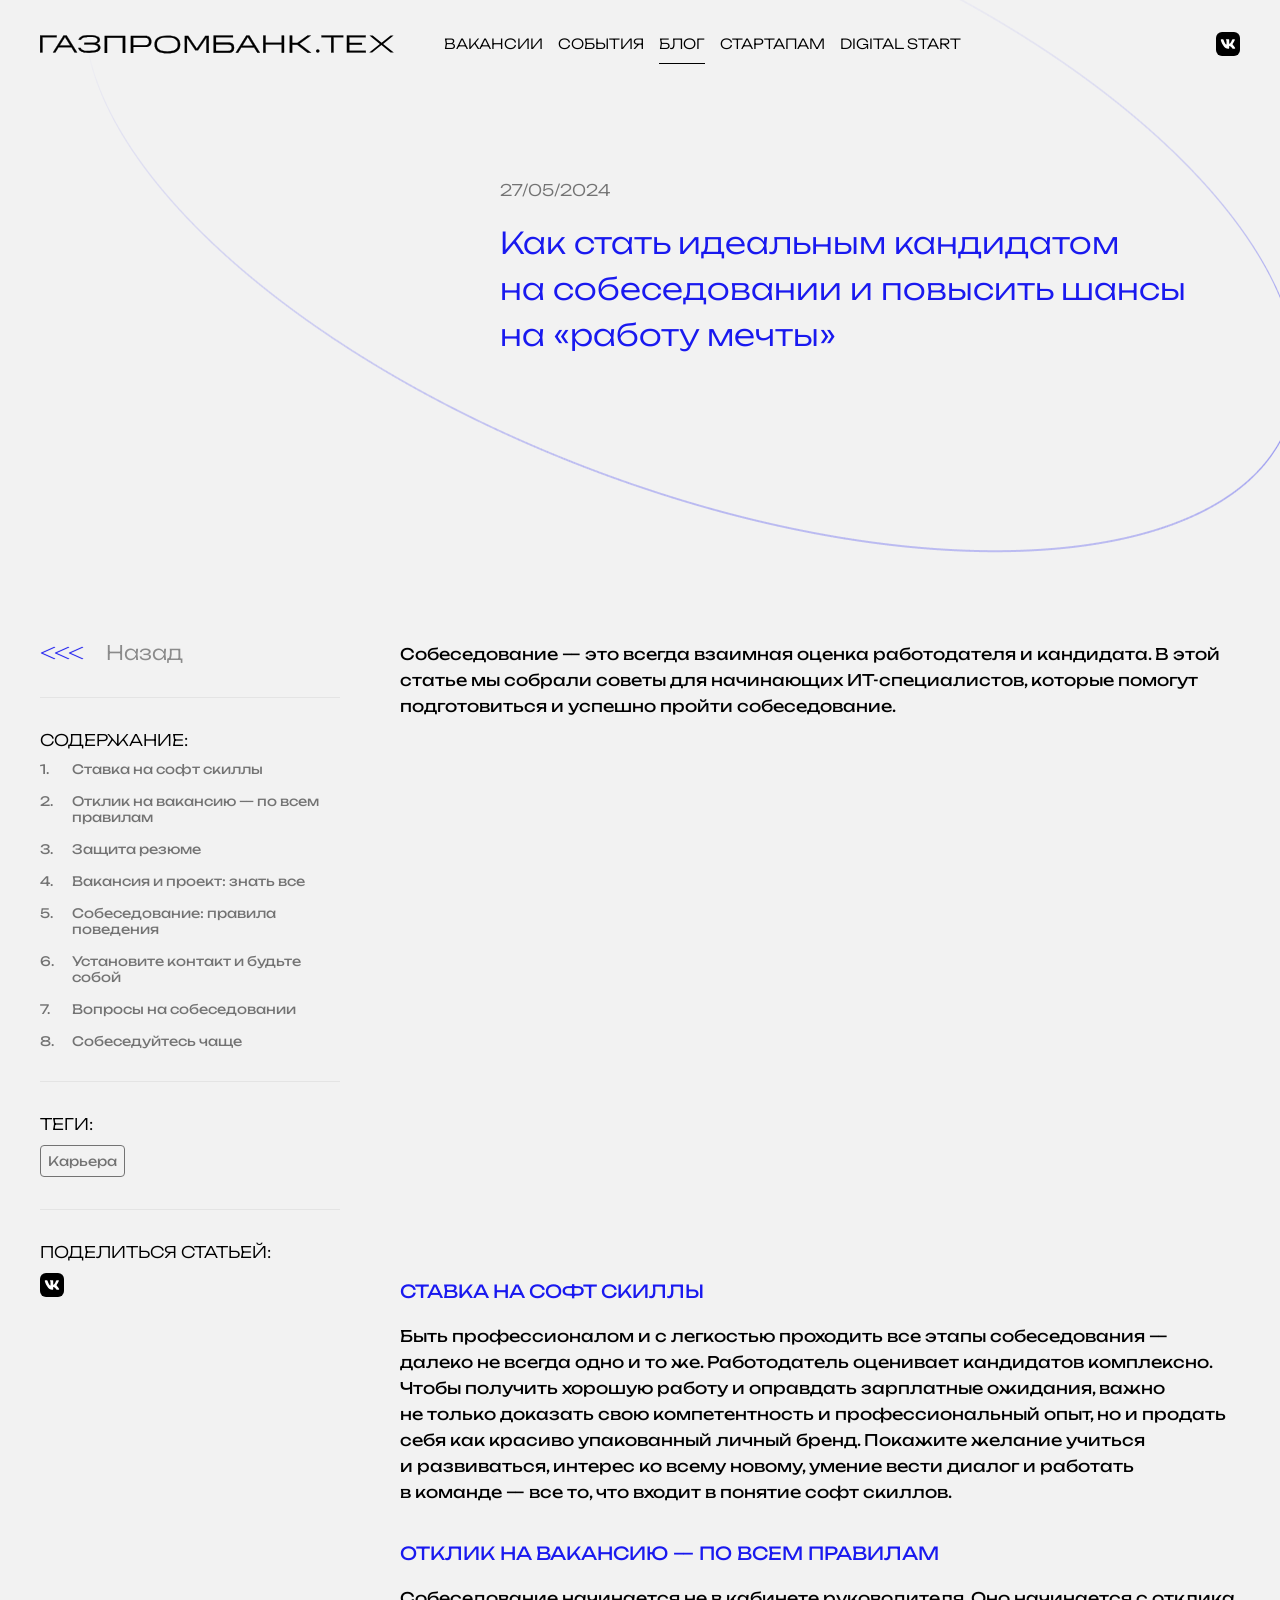
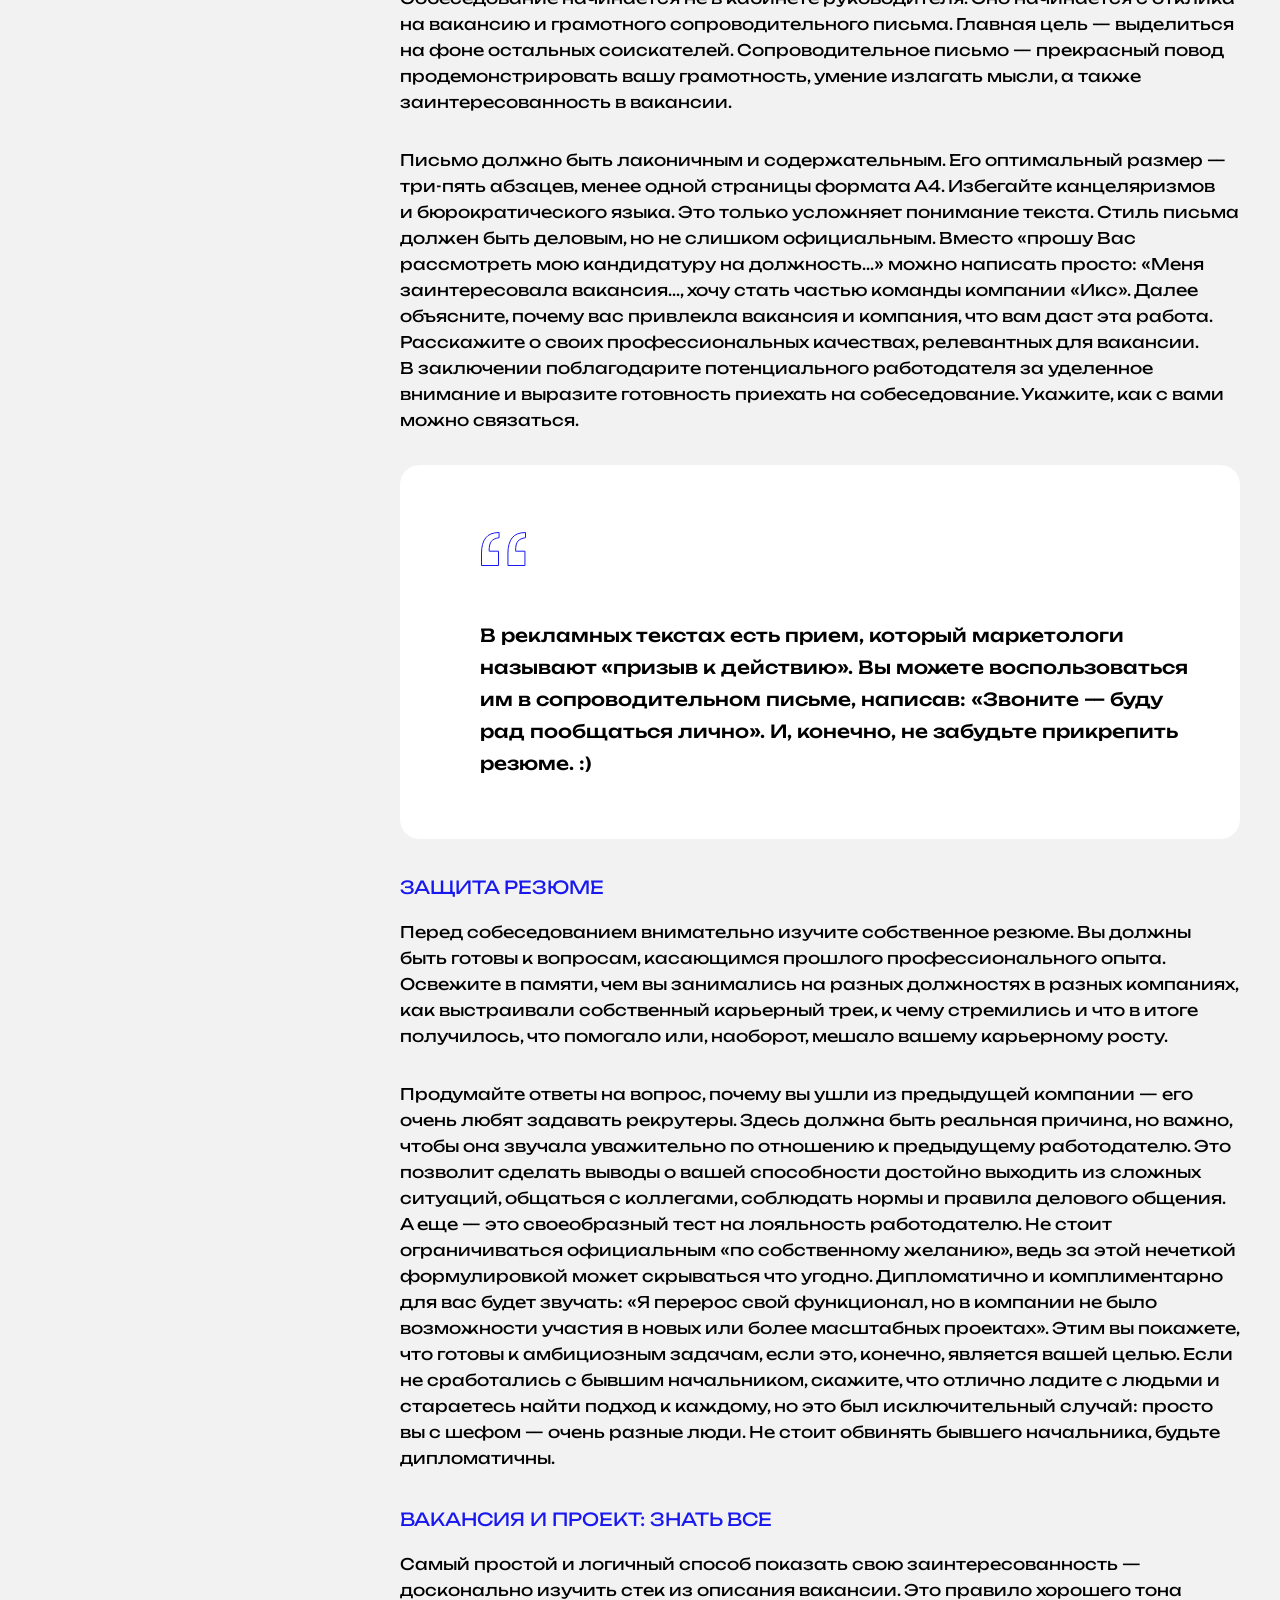
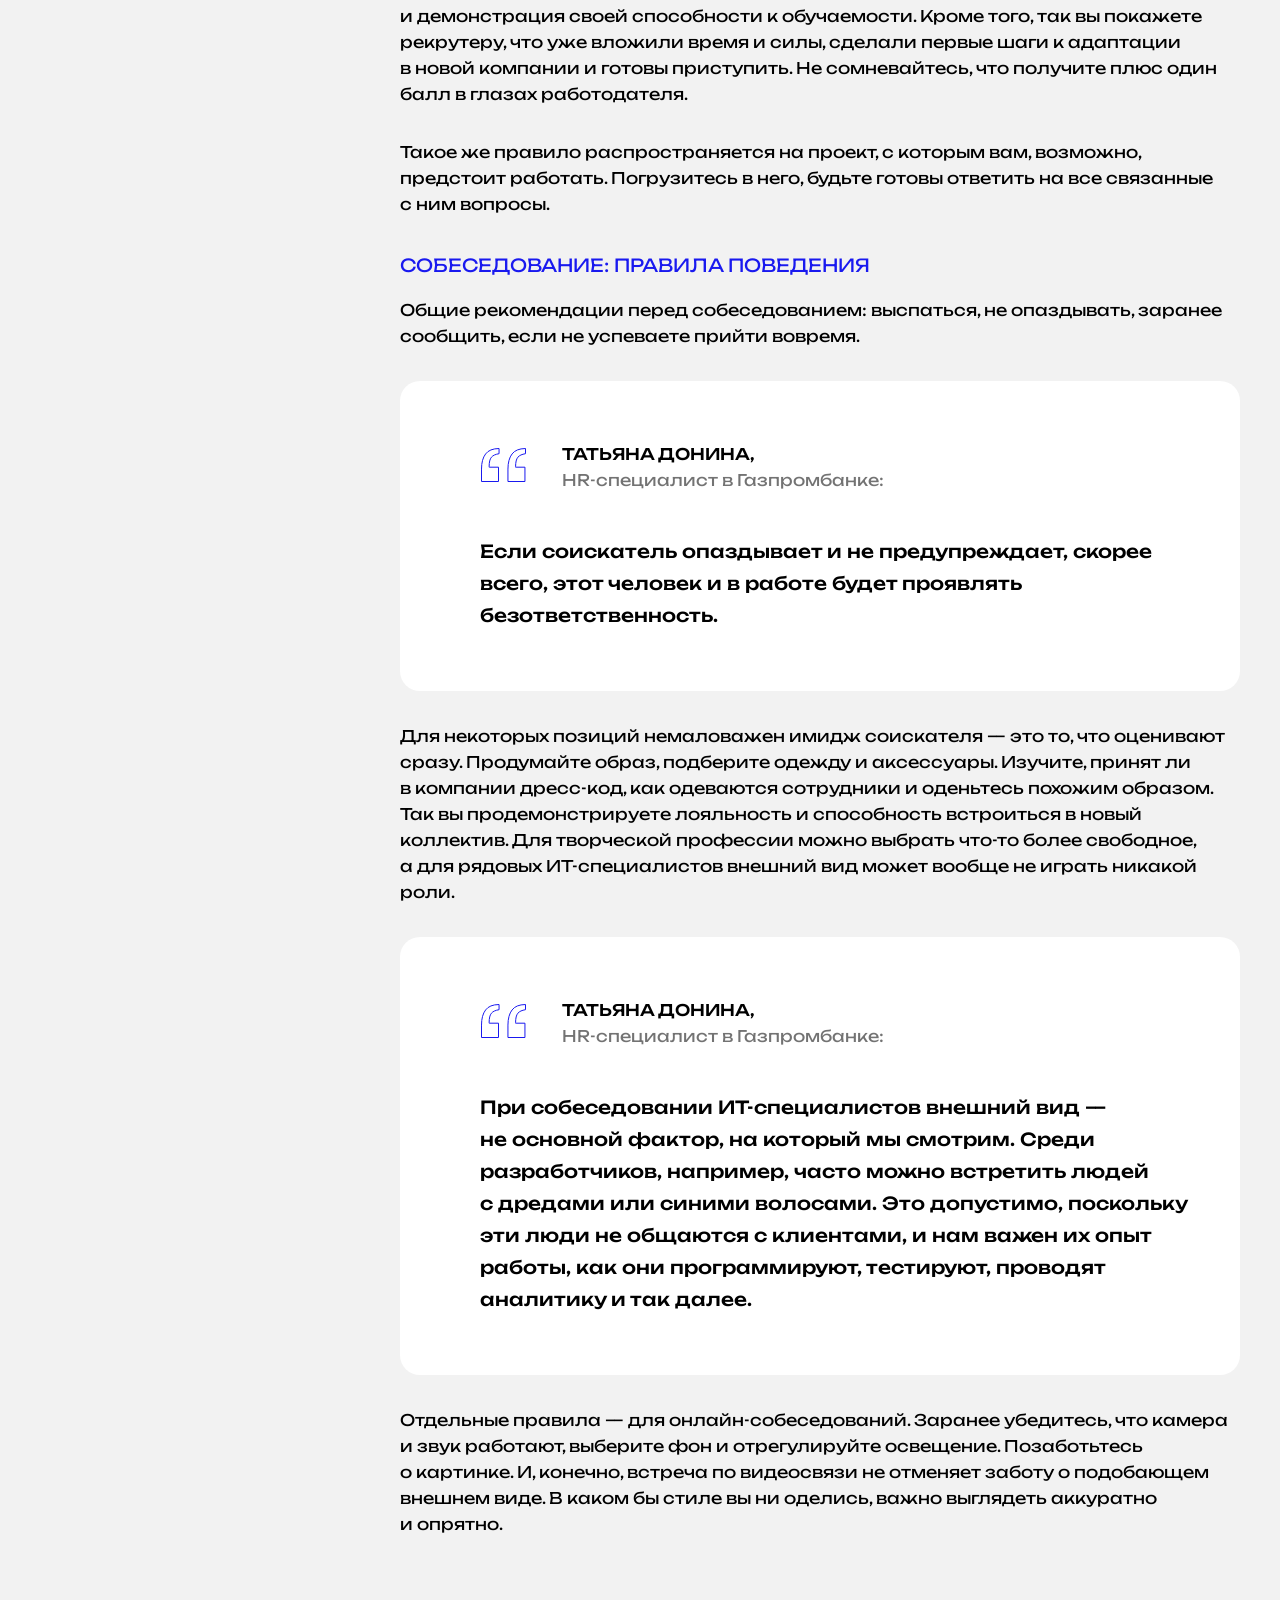
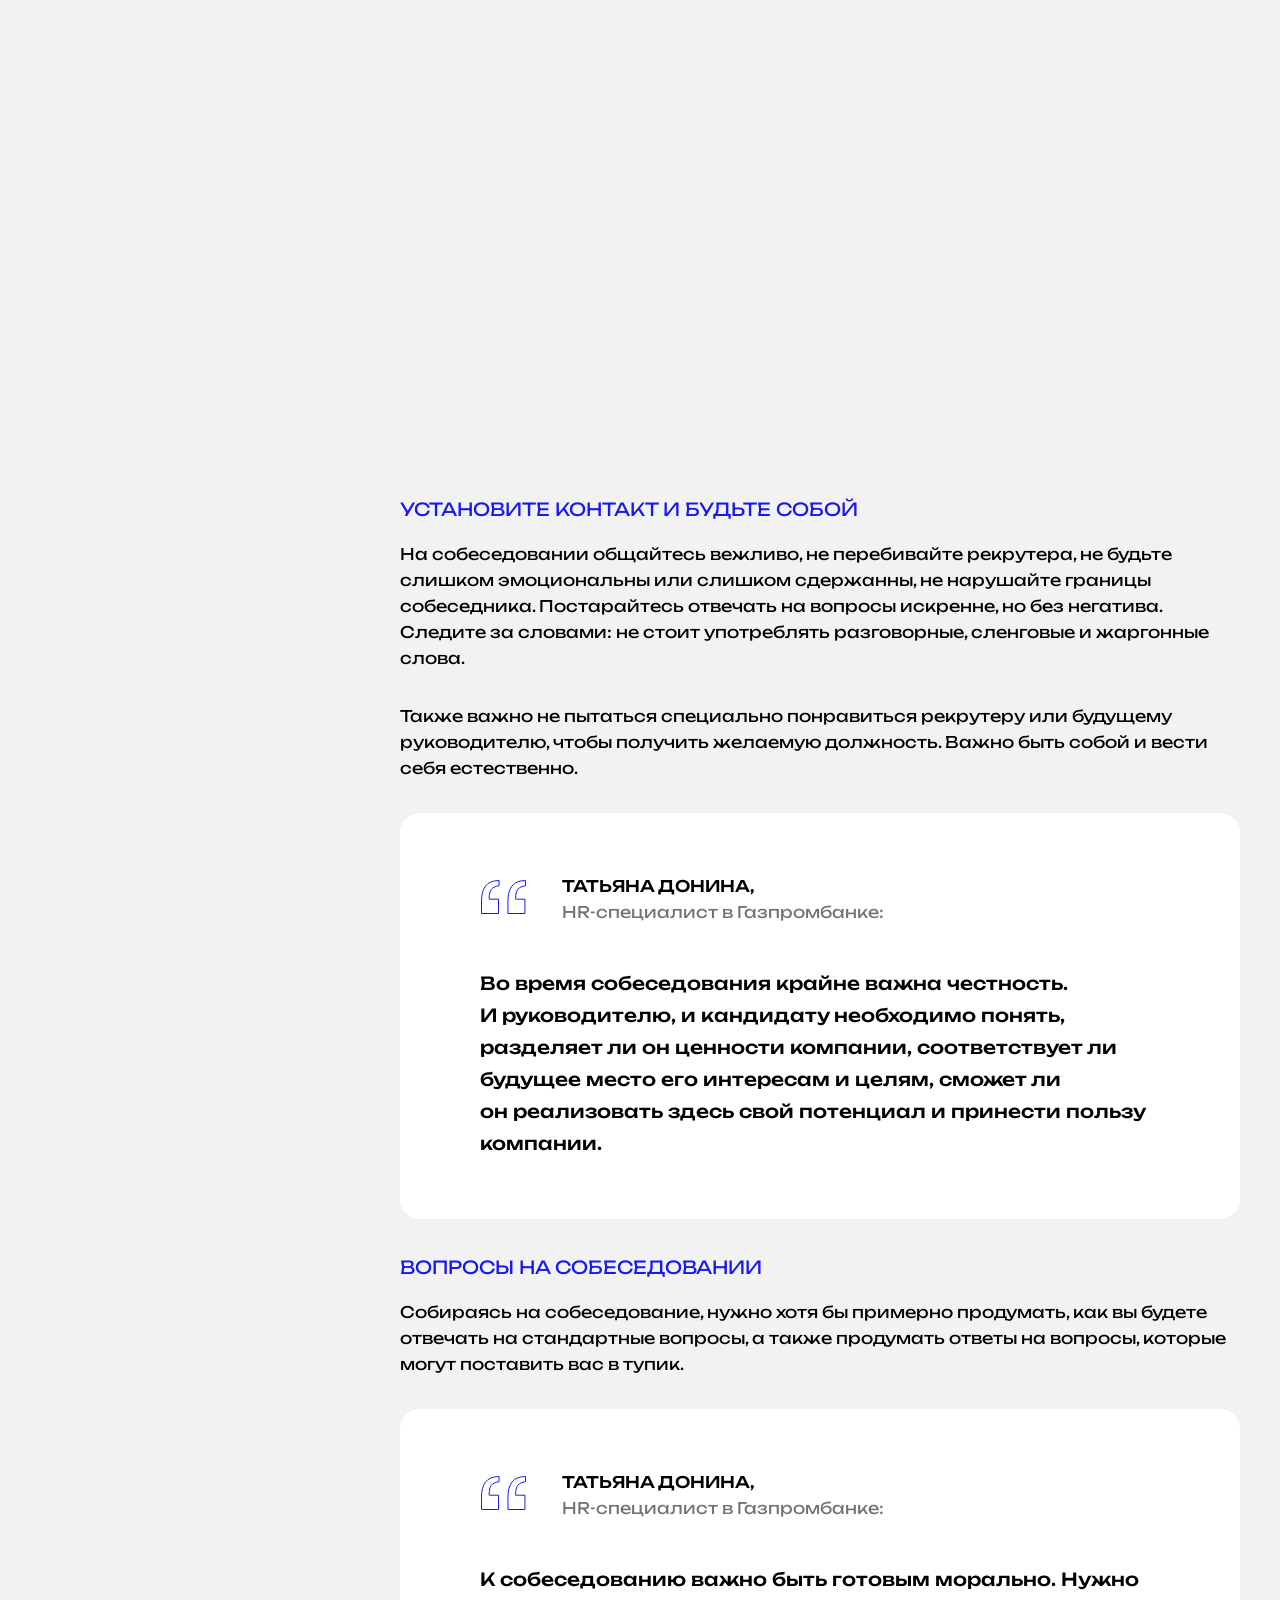
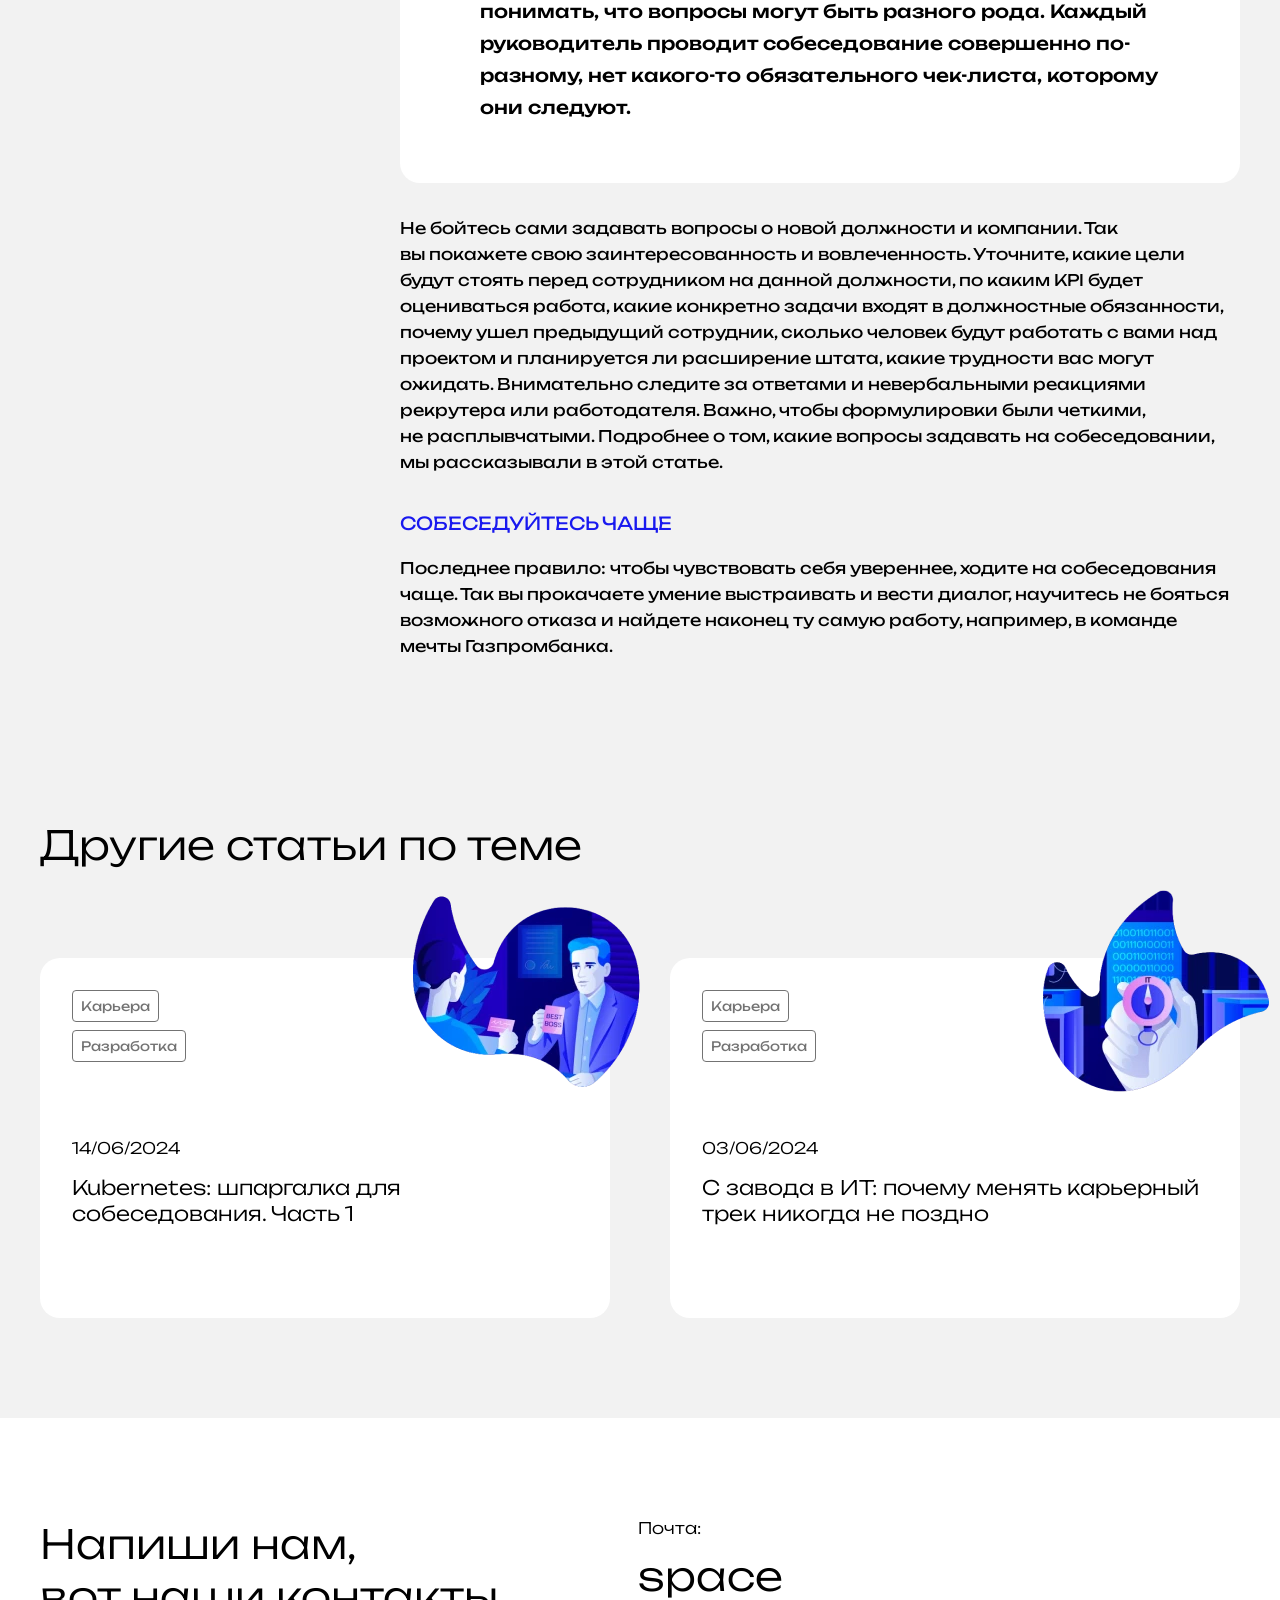
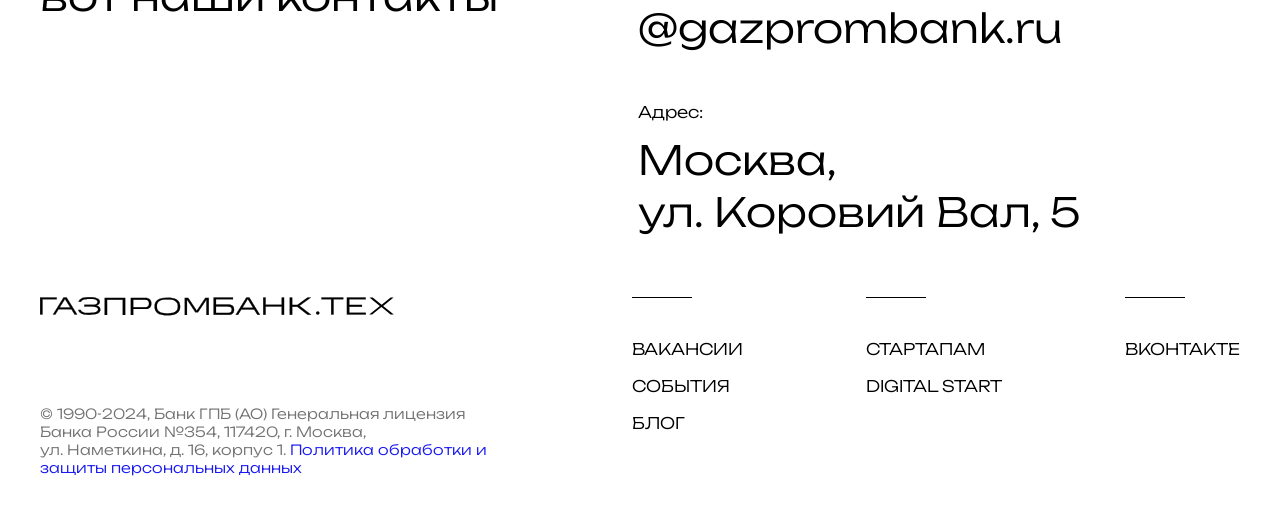
==== index.html @ 159e5824 "Rename article.html to index.html" ====
<!DOCTYPE html>
<html lang="ru">

<head>
  <meta charset="UTF-8">
  <meta name="viewport" content="width=device-width, initial-scale=1.0">
  <meta http-equiv="X-UA-Compatible" content="ie=edge">
  <link rel="stylesheet" href="css/style.css">
  <link rel="icon" type="image/png" href="favicon/favicon-96x96.png" sizes="96x96" />
  <link rel="icon" type="image/svg+xml" href="favicon/favicon.svg" />
  <link rel="shortcut icon" href="favicon/favicon.ico" />
  <link rel="apple-touch-icon" sizes="180x180" href="favicon/apple-touch-icon.png" />
  <link rel="manifest" href="/site.webmanifest" />
  <link rel="preload" href="fonts/Unbounded-Regular.woff2" as="font" crossorigin="anonymous">
  <link rel="preload" href="fonts/Unbounded-Medium.woff2" as="font" crossorigin="anonymous">
  <title>Как стать идеальным кандидатом на&nbsp;собеседовании&nbsp;&mdash; Газпромбанк.Тех</title>
  <meta name="description" content="Статья: «Как стать идеальным кандидатом на собеседовании и повысить шансы на «работу мечты»»">
</head>

<body>
  <header class="header">
    <div class="container">
      <div class="header__wrapper">
        <a class="header__logo" href="#" aria-label="Переход на главную страницу">
          <svg class="header__logo-icon" width="354" height="19" aria-hidden="true">
            <use xlink:href="images/sprite.svg#icon-logo-header"></use>
          </svg>
        </a>
        <button class="header__burger burger" type="button" aria-label="Открыть меню">
          <svg width="32" height="32" aria-hidden="true">
            <use xlink:href="images/sprite.svg#icon-burger"></use>
          </svg>
        </button>
        <nav class="main-nav">
          <ul class="main-nav__list">
            <li class="main-nav__item">
              <a class="main-nav__link" href="#">Вакансии</a>
            </li>
            <li class="main-nav__item">
              <a class="main-nav__link" href="#">события</a>
            </li>
            <li class="main-nav__item">
              <a class="main-nav__link main-nav__link--active" href="blog.html">блог</a>
            </li>
            <li class="main-nav__item">
              <a class="main-nav__link" href="#">стартапам</a>
            </li>
            <li class="main-nav__item">
              <a class="main-nav__link" href="#">digital start</a>
            </li>
          </ul>
        </nav>
        <ul class="header__social">
          <li class="header__social-item">
            <a class="header__social-link" href="#" aria-label="Ссылка на VK">
              <svg width="24" height="24" aria-hidden="true">
                <use xlink:href="images/sprite.svg#icon-vk"></use>
              </svg>
            </a>
          </li>
        </ul>
      </div>
    </div>
  </header>
  <main>
    <section class="article-hero">
      <div class="article-hero__decor">
        <picture>
          <source media="(max-width: 767px)" srcset="images/article-decor-mobile.png">
          <source media="(max-width: 1023px)" srcset="images/article-decor-tablet.png">
          <img class="article-hero__decor-img" src="images/article-decor.png" width="1214" height="577"
            alt="Декоративный элемент">
        </picture>
      </div>
      <div class="container">
        <div class="article-hero__wrapper">
          <a class="article-hero__back link-back" href="blog.html">
            <svg class="link-back__icon" width="46" height="14" aria-hidden="true">
              <use xlink:href="images/sprite.svg#icon-arrow-left"></use>
            </svg>
            <span class="link-back__text">Назад</span>
          </a>
          <div class="article-hero__picture">
            <picture>
              <source type="image/webp" media="(max-width: 767px)"
                srcset="images/article-hero-mobile.webp 1x, images/article-hero-mobile@2x.webp 2x">
              <source type="image/webp" media="(max-width: 1023px)"
                srcset="images/article-hero-tablet.webp 1x, images/article-hero-tablet@2x.webp 2x">
              <source type="image/webp" srcset="images/article-hero.webp 1x, images/article-hero@2x.webp 2x" height="440" width="440">
              <source media="(max-width: 767px)"
                srcset="images/article-hero-mobile.png 1x, images/article-hero-mobile@2x.png 2x">
              <source media="(max-width: 1023px)"
                srcset="images/article-hero-tablet.png 1x, images/article-hero-tablet@2x.png 2x">
              <img class="article-hero__img" src="images/article-hero.png" srcset="images/article-hero@2x.png 2x"
                height="440" width="440" alt="Иллюстрация новости">
            </picture>
          </div>
          <div class="article-hero__info">
            <span class="article-hero__date">27/05/2024</span>
            <h1 class="article-hero__title">Как стать идеальным кандидатом на&nbsp;собеседовании и&nbsp;повысить шансы
              на&nbsp;&laquo;работу мечты&raquo;</h1>
          </div>
        </div>
      </div>
    </section>
    <section class="article">
      <h2 class="visually-hidden">Как стать идеальным кандидатом на&nbsp;собеседовании и&nbsp;повысить шансы
        на&nbsp;&laquo;работу мечты&raquo;
      </h2>
      <div class="container">
        <div class="article__wrapper">
          <aside class="article-aside">
            <a class="article-aside__back link-back" href="blog.html">
              <svg class="link-back__icon" width="46" height="14" aria-hidden="true">
                <use xlink:href="images/sprite.svg#icon-arrow-left"></use>
              </svg>
              <span class="link-back__text">Назад</span>
            </a>
            <h2 class="article-aside__title article-aside__title--tablet-none">Содержание:</h2>
            <ul class="article-aside__list">
              <li class="article-aside__item">
                <a href="#article-1" class="article-aside__link">Ставка на&nbsp;софт скиллы</a>
              </li>
              <li class="article-aside__item">
                <a href="#article-2" class="article-aside__link">Отклик на&nbsp;вакансию&nbsp;&mdash; по&nbsp;всем
                  правилам</a>
              </li>
              <li class="article-aside__item">
                <a href="#article-3" class="article-aside__link">Защита резюме</a>
              </li>
              <li class="article-aside__item">
                <a href="#article-4" class="article-aside__link">Вакансия и&nbsp;проект: знать все</a>
              </li>
              <li class="article-aside__item">
                <a href="#article-5" class="article-aside__link">Собеседование: правила поведения</a>
              </li>
              <li class="article-aside__item">
                <a href="#article-6" class="article-aside__link">Установите контакт и&nbsp;будьте собой</a>
              </li>
              <li class="article-aside__item">
                <a href="#article-7" class="article-aside__link">Вопросы на&nbsp;собеседовании</a>
              </li>
              <li class="article-aside__item">
                <a href="#article-8" class="article-aside__link">Собеседуйтесь чаще</a>
              </li>
            </ul>
            <div class="article-aside__inner">
              <h2 class="article-aside__title">ТЕГИ:</h2>
              <ul class="article-aside__tags">
                <li class="article-aside__tag-item">
                  <span class="article-aside__tag">Карьера</span>
                </li>
              </ul>
            </div>
            <div class="article-aside__inner">
              <h2 class="article-aside__title">ПОДЕЛИТЬСЯ СТАТЬЕЙ:</h2>
              <ul class="article-aside__social">
                <li class="article-aside__social-item">
                  <a href="#" class="article-aside__social-link" aria-label="Ссылка на ВК">
                    <svg width="24" height="24" aria-hidden="true">
                      <use xlink:href="images/sprite.svg#icon-vk"></use>
                    </svg>
                  </a>
                </li>
              </ul>
            </div>
          </aside>
          <div class="article__text-block">
            <p class="article__text">Собеседование&nbsp;&mdash; это всегда взаимная оценка работодателя
              и&nbsp;кандидата. В&nbsp;этой статье
              мы&nbsp;собрали советы для начинающих ИТ-специалистов, которые помогут подготовиться и&nbsp;успешно пройти
              собеседование.</p>
            <picture>
              <source type="image/webp" media="(max-width: 767px)"
                srcset="images/article-img-1-mobile.webp 1x, images/article-img-1-mobile@2x.webp 2x">
              <source type="image/webp" media="(max-width: 1023px)"
                srcset="images/article-img-1-tablet.webp 1x, images/article-img-1-tablet@2x.webp 2x">
              <source type="image/webp" srcset="images/article-img-1.webp 1x, images/article-img-1@2x.webp 2x">
              <source media="(max-width: 767px)"
                srcset="images/article-img-1-mobile.jpg 1x, images/article-img-1-mobile@2x.jpg 2x">
              <source media="(max-width: 1023px)"
                srcset="images/article-img-1-tablet.jpg 1x, images/article-img-1-tablet@2x.jpg 2x">
              <img class="article__img" src="images/article-img-1.jpg" srcset="images/article-img-1@2x.jpg 2x"
                height="440" width="820" alt="Иллюстрация новости">
            </picture>
            <h2 class="article__heading" id="article-1">Ставка на&nbsp;софт скиллы</h2>
            <p class="article__text">Быть профессионалом и&nbsp;с&nbsp;легкостью проходить все этапы
              собеседования&nbsp;&mdash; далеко не
              всегда одно и&nbsp;то&nbsp;же. Работодатель оценивает кандидатов комплексно. Чтобы получить хорошую работу
              и
              оправдать зарплатные ожидания, важно не&nbsp;только доказать свою компетентность и&nbsp;профессиональный
              опыт, но&nbsp;и
              продать себя как красиво упакованный личный бренд. Покажите желание учиться и&nbsp;развиваться, интерес ко
              всему новому, умение вести диалог и&nbsp;работать в&nbsp;команде&nbsp;&mdash; все&nbsp;то, что входит
              в&nbsp;понятие софт скиллов.</p>
            <h2 class="article__heading" id="article-2">Отклик на&nbsp;вакансию&nbsp;&mdash; по&nbsp;всем правилам</h2>
            <p class="article__text">Собеседование начинается не&nbsp;в&nbsp;кабинете руководителя. Оно начинается
              с&nbsp;отклика на
              вакансию и&nbsp;грамотного сопроводительного письма. Главная цель&nbsp;&mdash; выделиться на&nbsp;фоне
              остальных соискателей.
              Сопроводительное письмо&nbsp;&mdash; прекрасный повод продемонстрировать вашу грамотность, умение излагать
              мысли, а
              также заинтересованность в&nbsp;вакансии.</p>
            <p class="article__text">Письмо должно быть лаконичным и&nbsp;содержательным. Его оптимальный
              размер&nbsp;&mdash; три-пять
              абзацев, менее одной страницы формата А4. Избегайте канцеляризмов и&nbsp;бюрократического языка. Это
              только
              усложняет понимание текста. Стиль письма должен быть деловым, но&nbsp;не&nbsp;слишком официальным. Вместо
              &laquo;прошу Вас
              рассмотреть мою кандидатуру на&nbsp;должность...&raquo; можно написать просто: &laquo;Меня заинтересовала
              вакансия..., хочу
              стать частью команды компании &laquo;Икс&raquo;. Далее объясните, почему вас привлекла вакансия
              и&nbsp;компания, что вам
              даст эта работа. Расскажите о&nbsp;своих профессиональных качествах, релевантных для вакансии.
              В&nbsp;заключении
              поблагодарите потенциального работодателя за&nbsp;уделенное внимание и&nbsp;выразите готовность приехать
              на
              собеседование. Укажите, как с&nbsp;вами можно связаться.</p>
            <blockquote class="article__blockquote">
              <div class="article__blockquote-inner">
                <svg class="article__blockquote-icon" width="48" height="48" aria-hidden="true">
                  <use xlink:href="images/sprite.svg#icon-quote"></use>
                </svg>
              </div>
              <p class="article__blockquote-text">В&nbsp;рекламных текстах есть прием, который маркетологи называют
                &laquo;призыв к
                действию&raquo;. Вы&nbsp;можете воспользоваться им&nbsp;в&nbsp;сопроводительном письме, написав:
                &laquo;Звоните&nbsp;&mdash; буду рад
                пообщаться лично&raquo;. И, конечно, не&nbsp;забудьте прикрепить резюме. :)</p>
            </blockquote>
            <h2 class="article__heading" id="article-3">Защита резюме</h2>
            <p class="article__text">Перед собеседованием внимательно изучите собственное резюме. Вы&nbsp;должны быть
              готовы
              к&nbsp;вопросам, касающимся прошлого профессионального опыта. Освежите в&nbsp;памяти, чем
              вы&nbsp;занимались на&nbsp;разных
              должностях в&nbsp;разных компаниях, как выстраивали собственный карьерный трек, к&nbsp;чему стремились
              и&nbsp;что в&nbsp;итоге
              получилось, что помогало или, наоборот, мешало вашему карьерному росту.</p>
            <p class="article__text">Продумайте ответы на&nbsp;вопрос, почему вы&nbsp;ушли из&nbsp;предыдущей
              компании&nbsp;&mdash; его очень
              любят задавать рекрутеры. Здесь должна быть реальная причина, но&nbsp;важно, чтобы она звучала уважительно
              по
              отношению к&nbsp;предыдущему работодателю. Это позволит сделать выводы о&nbsp;вашей способности достойно
              выходить из
              сложных ситуаций, общаться с&nbsp;коллегами, соблюдать нормы и&nbsp;правила делового общения.
              А&nbsp;еще&nbsp;&mdash; это
              своеобразный тест на&nbsp;лояльность работодателю. Не&nbsp;стоит ограничиваться официальным
              &laquo;по&nbsp;собственному
              желанию&raquo;, ведь за&nbsp;этой нечеткой формулировкой может скрываться что угодно. Дипломатично
              и&nbsp;комплиментарно
              для вас будет звучать: &laquo;Я&nbsp;перерос свой функционал, но&nbsp;в&nbsp;компании не&nbsp;было
              возможности участия в&nbsp;новых или
              более масштабных проектах&raquo;. Этим вы&nbsp;покажете, что готовы к&nbsp;амбициозным задачам, если это,
              конечно,
              является вашей целью. Если не&nbsp;сработались с&nbsp;бывшим начальником, скажите, что отлично ладите
              с&nbsp;людьми и
              стараетесь найти подход к&nbsp;каждому, но&nbsp;это был исключительный случай: просто
              вы&nbsp;с&nbsp;шефом&nbsp;&mdash; очень разные
              люди. Не&nbsp;стоит обвинять бывшего начальника, будьте дипломатичны.</p>
            <h2 class="article__heading" id="article-4">Вакансия и&nbsp;проект: знать все</h2>
            <p class="article__text">Самый простой и&nbsp;логичный способ показать свою заинтересованность&nbsp;&mdash;
              досконально
              изучить стек из&nbsp;описания вакансии. Это правило хорошего тона и&nbsp;демонстрация своей способности к
              обучаемости. Кроме того, так вы&nbsp;покажете рекрутеру, что уже вложили время и&nbsp;силы, сделали первые
              шаги к
              адаптации в&nbsp;новой компании и&nbsp;готовы приступить. Не&nbsp;сомневайтесь, что получите плюс один
              балл в&nbsp;глазах
              работодателя.</p>
            <p class="article__text">Такое&nbsp;же правило распространяется на&nbsp;проект, с&nbsp;которым вам,
              возможно, предстоит
              работать. Погрузитесь в&nbsp;него, будьте готовы ответить на&nbsp;все связанные с&nbsp;ним вопросы.</p>
            <h2 class="article__heading" id="article-5">Собеседование: правила поведения</h2>
            <p class="article__text">Общие рекомендации перед собеседованием: выспаться, не&nbsp;опаздывать, заранее
              сообщить, если не&nbsp;успеваете прийти вовремя.</p>
            <blockquote class="article__blockquote">
              <div class="article__blockquote-inner">
                <svg class="article__blockquote-icon" width="48" height="48" aria-hidden="true">
                  <use xlink:href="images/sprite.svg#icon-quote"></use>
                </svg>
                <h3 class="article__blockquote-name">ТАТЬЯНА ДОНИНА,</h3>
                <span class="article__blockquote-position">HR-специалист в&nbsp;Газпромбанке:</span>
              </div>
              <p class="article__blockquote-text">Если соискатель опаздывает и&nbsp;не&nbsp;предупреждает, скорее всего,
                этот
                человек и&nbsp;в&nbsp;работе будет проявлять безответственность.</p>
            </blockquote>
            <p class="article__text">Для некоторых позиций немаловажен имидж соискателя&nbsp;&mdash; это&nbsp;то, что
              оценивают сразу.
              Продумайте образ, подберите одежду и&nbsp;аксессуары. Изучите, принят&nbsp;ли в&nbsp;компании дресс-код,
              как одеваются
              сотрудники и&nbsp;оденьтесь похожим образом. Так вы&nbsp;продемонстрируете лояльность и&nbsp;способность
              встроиться в
              новый коллектив. Для творческой профессии можно выбрать что-то более свободное, а&nbsp;для рядовых
              ИТ-специалистов внешний вид может вообще не&nbsp;играть никакой роли.</p>
            <blockquote class="article__blockquote">
              <div class="article__blockquote-inner">
                <svg class="article__blockquote-icon" width="48" height="48" aria-hidden="true">
                  <use xlink:href="images/sprite.svg#icon-quote"></use>
                </svg>
                <h3 class="article__blockquote-name">ТАТЬЯНА ДОНИНА,</h3>
                <span class="article__blockquote-position">HR-специалист в&nbsp;Газпромбанке:</span>
              </div>
              <p class="article__blockquote-text">При собеседовании ИТ-специалистов внешний вид&nbsp;&mdash;
                не&nbsp;основной фактор, на
                который мы&nbsp;смотрим. Среди разработчиков, например, часто можно встретить людей с&nbsp;дредами или
                синими
                волосами. Это допустимо, поскольку эти люди не&nbsp;общаются с&nbsp;клиентами, и&nbsp;нам важен
                их&nbsp;опыт работы, как они
                программируют, тестируют, проводят аналитику и&nbsp;так далее.</p>
            </blockquote>
            <p class="article__text">Отдельные правила&nbsp;&mdash; для онлайн-собеседований. Заранее убедитесь, что
              камера и&nbsp;звук
              работают, выберите фон и&nbsp;отрегулируйте освещение. Позаботьтесь о&nbsp;картинке. И, конечно, встреча
              по
              видеосвязи не&nbsp;отменяет заботу о&nbsp;подобающем внешнем виде. В&nbsp;каком&nbsp;бы стиле
              вы&nbsp;ни&nbsp;оделись, важно выглядеть
              аккуратно и&nbsp;опрятно.</p>
            <picture>
              <source type="image/webp" media="(max-width: 767px)"
                srcset="images/article-img-2-mobile.webp 1x, images/article-img-2-mobile@2x.webp 2x">
              <source type="image/webp" media="(max-width: 1023px)"
                srcset="images/article-img-2-tablet.webp 1x, images/article-img-2-tablet@2x.webp 2x">
              <source type="image/webp" srcset="images/article-img-2.webp 1x, images/article-img-2@2x.webp 2x">
              <source media="(max-width: 767px)"
                srcset="images/article-img-2-mobile.jpg 1x, images/article-img-2-mobile@2x.jpg 2x">
              <source media="(max-width: 1023px)"
                srcset="images/article-img-2-tablet.jpg 1x, images/article-img-2-tablet@2x.jpg 2x">
              <img class="article__img" src="images/article-img-2.jpg" srcset="images/article-img-2@2x.jpg 2x"
                height="440" width="820" alt="Иллюстрация новости">
            </picture>
            <h2 class="article__heading" id="article-6">Установите контакт и&nbsp;будьте собой</h2>
            <p class="article__text">На&nbsp;собеседовании общайтесь вежливо, не&nbsp;перебивайте рекрутера,
              не&nbsp;будьте слишком
              эмоциональны или слишком сдержанны, не&nbsp;нарушайте границы собеседника. Постарайтесь отвечать
              на&nbsp;вопросы
              искренне, но&nbsp;без негатива. Следите за&nbsp;словами: не&nbsp;стоит употреблять разговорные, сленговые
              и&nbsp;жаргонные
              слова.</p>
            <p class="article__text">Также важно не&nbsp;пытаться специально понравиться рекрутеру или будущему
              руководителю,
              чтобы получить желаемую должность. Важно быть собой и&nbsp;вести себя естественно.</p>
            <blockquote class="article__blockquote">
              <div class="article__blockquote-inner">
                <svg class="article__blockquote-icon" width="48" height="48" aria-hidden="true">
                  <use xlink:href="images/sprite.svg#icon-quote"></use>
                </svg>
                <h3 class="article__blockquote-name">ТАТЬЯНА ДОНИНА,</h3>
                <span class="article__blockquote-position">HR-специалист в&nbsp;Газпромбанке:</span>
              </div>
              <p class="article__blockquote-text">Во&nbsp;время собеседования крайне важна честность.
                И&nbsp;руководителю, и
                кандидату необходимо понять, разделяет&nbsp;ли он&nbsp;ценности компании, соответствует&nbsp;ли будущее
                место его
                интересам и&nbsp;целям, сможет&nbsp;ли он&nbsp;реализовать здесь свой потенциал и&nbsp;принести пользу
                компании.</p>
            </blockquote>
            <h2 class="article__heading" id="article-7">Вопросы на&nbsp;собеседовании</h2>
            <p class="article__text">Собираясь на&nbsp;собеседование, нужно хотя&nbsp;бы примерно продумать, как
              вы&nbsp;будете
              отвечать на&nbsp;стандартные вопросы, а&nbsp;также продумать ответы на&nbsp;вопросы, которые могут
              поставить вас в&nbsp;тупик.
            </p>
            <blockquote class="article__blockquote">
              <div class="article__blockquote-inner">
                <svg class="article__blockquote-icon" width="48" height="48" aria-hidden="true">
                  <use xlink:href="images/sprite.svg#icon-quote"></use>
                </svg>
                <h3 class="article__blockquote-name">ТАТЬЯНА ДОНИНА,</h3>
                <span class="article__blockquote-position">HR-специалист в&nbsp;Газпромбанке:</span>
              </div>
              <p class="article__blockquote-text">К&nbsp;собеседованию важно быть готовым морально. Нужно понимать, что
                вопросы могут быть разного рода. Каждый руководитель проводит собеседование совершенно по-разному, нет
                какого-то обязательного чек-листа, которому они следуют.</p>
            </blockquote>
            <p class="article__text">Не&nbsp;бойтесь сами задавать вопросы о&nbsp;новой должности и&nbsp;компании. Так
              вы&nbsp;покажете свою
              заинтересованность и&nbsp;вовлеченность. Уточните, какие цели будут стоять перед сотрудником
              на&nbsp;данной
              должности, по&nbsp;каким KPI будет оцениваться работа, какие конкретно задачи входят в&nbsp;должностные
              обязанности,
              почему ушел предыдущий сотрудник, сколько человек будут работать с&nbsp;вами над проектом
              и&nbsp;планируется&nbsp;ли
              расширение штата, какие трудности вас могут ожидать. Внимательно следите за&nbsp;ответами
              и&nbsp;невербальными
              реакциями рекрутера или работодателя. Важно, чтобы формулировки были четкими, не&nbsp;расплывчатыми.
              Подробнее
              о&nbsp;том, какие вопросы задавать на&nbsp;собеседовании, мы&nbsp;рассказывали в&nbsp;этой статье.</p>
            <h2 class="article__heading" id="article-8">СОБЕСЕДУЙТЕСЬ ЧАЩЕ</h2>
            <p class="article__text">Последнее правило: чтобы чувствовать себя увереннее, ходите на&nbsp;собеседования
              чаще.
              Так вы&nbsp;прокачаете умение выстраивать и&nbsp;вести диалог, научитесь не&nbsp;бояться возможного отказа
              и&nbsp;найдете
              наконец ту&nbsp;самую работу, например, в&nbsp;команде мечты Газпромбанка.</p>
          </div>
        </div>
      </div>
    </section>
    <section class="see-more">
      <div class="container">
        <h2 class="see-more__title">Другие статьи по теме</h2>
        <ul class="see-more__list">
          <li class="see-more__item">
            <a class="blog-card" href="#">
              <picture>
                <source type="image/webp" media="(max-width: 767px)"
                  srcset="images/blog-img-mob-1.webp 1x, images/blog-img-mob-1@2x.webp 2x">
                <source type="image/webp" media="(max-width: 1023px)"
                  srcset="images/blog-img-tablet-1.webp 1x, images/blog-img-tablet-1@2x.webp 2x">
                <source type="image/webp" srcset="images/blog-img-1.webp 1x, images/blog-img-1@2x.webp 2x">
                <source media="(max-width: 767px)"
                  srcset="images/blog-img-mob-1.png 1x, images/blog-img-mob-1@2x.png 2x">
                <source media="(max-width: 1023px)"
                  srcset="images/blog-img-tablet-1.png 1x, images/blog-img-tablet-1@2x.png 2x">
                <img class="blog-card__img" src="images/blog-img-1.png" srcset="images/blog-img-1@2x.png 2x" width="228"
                  height="228" alt="">
              </picture>
              <ul class="blog-card__tags">
                <li class="blog-card__tag">Карьера</li>
                <li class="blog-card__tag">Разработка</li>
              </ul>
              <div class="blog-card__content">
                <p class="blog-card__date">14/06/2024</p>
                <h3 class="blog-card__title">Kubernetes: шпаргалка для собеседования. Часть&nbsp;1</h3>
              </div>
            </a>
          </li>
          <li class="see-more__item">
            <a class="blog-card blog-card--top" href="#">
              <picture>
                <source type="image/webp" media="(max-width: 767px)"
                  srcset="images/blog-img-mob-2.webp 1x, images/blog-img-mob-2@2x.webp 2x">
                <source type="image/webp" media="(max-width: 1023px)"
                  srcset="images/blog-img-tablet-2.webp 1x, images/blog-img-tablet-2@2x.webp 2x">
                <source type="image/webp" srcset="images/blog-img-2.webp 1x, images/blog-img-2@2x.webp 2x">
                <source media="(max-width: 767px)"
                  srcset="images/blog-img-mob-2.png 1x, images/blog-img-mob-2@2x.png 2x">
                <source media="(max-width: 1023px)"
                  srcset="images/blog-img-tablet-2.png 1x, images/blog-img-tablet-2@2x.png 2x">
                <img class="blog-card__img" src="images/blog-img-2.png" srcset="images/blog-img-2@2x.png 2x" width="228"
                  height="228" alt="">
              </picture>
              <ul class="blog-card__tags">
                <li class="blog-card__tag">Карьера</li>
                <li class="blog-card__tag">Разработка</li>
              </ul>
              <div class="blog-card__content">
                <p class="blog-card__date">03/06/2024</p>
                <h3 class="blog-card__title">С&nbsp;завода в&nbsp;ИТ: почему менять карьерный трек
                  никогда не
                  поздно</h3>
              </div>
            </a>
          </li>
          <li class="see-more__item see-more__item--desktop">
            <a class="blog-card" href="#">
              <picture>
                <source type="image/webp" srcset="images/blog-img-7.webp 1x, images/blog-img-7@2x.webp 2x">
                <img class="blog-card__img" src="images/blog-img-7.png" srcset="images/blog-img-7@2x.png 2x" width="228"
                  height="228" alt="">
              </picture>
              <ul class="blog-card__tags">
                <li class="blog-card__tag">Карьера</li>
              </ul>
              <div class="blog-card__content">
                <p class="blog-card__date">24/04/2024</p>
                <h3 class="blog-card__title">Проект Alumni; Как в&nbsp;Газпромбанке создали клуб бывших
                  сотрудников</h3>
              </div>
            </a>
          </li>
        </ul>
      </div>
    </section>
  </main>
  <footer class="footer">
    <div class="container">
      <div class="footer__columns">
        <div class="footer__column">
          <h2 class="footer__title">Напиши нам, вот&nbsp;наши контакты</h2>
        </div>
        <div class="footer__column">
          <div class="footer__contacts">
            <span class="footer__contacts-title">Почта:</span>
            <a class="footer__contacts-link" href="mailto:space@gazprombank.ru">space @gazprombank.ru</a>
          </div>
          <div class="footer__contacts">
            <span class="footer__contacts-title">Адрес:</span>
            <a class="footer__contacts-link" href="#">Москва, ул.&nbsp;Коровий Вал, 5</a>
          </div>
        </div>
      </div>
      <div class="footer__columns">
        <div class="footer__column">
          <a class="footer__logo" href="#" aria-label="Переход на главную страницу">
            <svg class="footer__logo-icon" width="354" height="19" aria-hidden="true">
              <use xlink:href="images/sprite.svg#icon-logo-header"></use>
            </svg>
          </a>
          <p class="footer__copyright">© 1990-2024, Банк ГПБ (АО) Генеральная лицензия Банка России №354, 117420, г.
            Москва, ул.&nbsp;Наметкина, д. 16, корпус 1. <a href="#" class="footer__copyright-link">Политика обработки и
              защиты персональных данных</a>
          </p>
        </div>
        <div class="footer__column">
          <div class="footer__navigation">
            <div class="footer__navigation-block">
              <a href="#" class="footer__navigation-link">Вакансии</a>
              <a href="#" class="footer__navigation-link">События</a>
              <a href="#" class="footer__navigation-link">Блог</a>
            </div>
            <div class="footer__navigation-block">
              <a href="#" class="footer__navigation-link">Стартапам</a>
              <a href="#" class="footer__navigation-link">Digital start</a>
            </div>
            <div class="footer__navigation-block">
              <a href="#" class="footer__navigation-link">Вконтакте</a>
            </div>
          </div>
        </div>
      </div>
    </div>
  </footer>
</body>

</html>
---- css/style.css ----
/* Global */
/* ------------------------------------ */
/*! normalize.css v8.0.1 | MIT License | github.com/necolas/normalize.css */
/* Document
  ========================================================================== */
/**
 * 1. Correct the line height in all browsers.
 * 2. Prevent adjustments of font size after orientation changes in iOS.
 */
html {
  line-height: 1.15;
  /* 1 */
  -webkit-text-size-adjust: 100%;
  /* 2 */
}

/* Sections
  ========================================================================== */
/**
* Remove the margin in all browsers.
*/
body {
  margin: 0;
}

/**
* Render the `main` element consistently in IE.
*/
main {
  display: block;
}

/**
* Correct the font size and margin on `h1` elements within `section` and
* `article` contexts in Chrome, Firefox, and Safari.
*/
h1 {
  margin: 0.67em 0;
  font-size: 2em;
}

/* Grouping content
  ========================================================================== */
/**
* 1. Add the correct box sizing in Firefox.
* 2. Show the overflow in Edge and IE.
*/
hr {
  -webkit-box-sizing: content-box;
          box-sizing: content-box;
  /* 1 */
  height: 0;
  /* 1 */
  overflow: visible;
  /* 2 */
}

/**
* 1. Correct the inheritance and scaling of font size in all browsers.
* 2. Correct the odd `em` font sizing in all browsers.
*/
pre {
  font-size: 1em;
  /* 2 */
  font-family: monospace, monospace;
  /* 1 */
}

/* Text-level semantics
  ========================================================================== */
/**
* Remove the gray background on active links in IE 10.
*/
a {
  background-color: transparent;
}

/**
* 1. Remove the bottom border in Chrome 57-
* 2. Add the correct text decoration in Chrome, Edge, IE, Opera, and Safari.
*/
abbr[title] {
  text-decoration: underline;
  /* 2 */
  -webkit-text-decoration: underline dotted;
          text-decoration: underline dotted;
  /* 2 */
  border-bottom: none;
  /* 1 */
}

/**
* Add the correct font weight in Chrome, Edge, and Safari.
*/
b,
strong {
  font-weight: bolder;
}

/**
* 1. Correct the inheritance and scaling of font size in all browsers.
* 2. Correct the odd `em` font sizing in all browsers.
*/
code,
kbd,
samp {
  font-size: 1em;
  /* 2 */
  font-family: monospace, monospace;
  /* 1 */
}

/**
* Add the correct font size in all browsers.
*/
small {
  font-size: 80%;
}

/**
* Prevent `sub` and `sup` elements from affecting the line height in
* all browsers.
*/
sub,
sup {
  position: relative;
  font-size: 75%;
  line-height: 0;
  vertical-align: baseline;
}

sub {
  bottom: -0.25em;
}

sup {
  top: -0.5em;
}

/* Embedded content
  ========================================================================== */
/**
* Remove the border on images inside links in IE 10.
*/
img {
  border-style: none;
}

/* Forms
  ========================================================================== */
/**
* 1. Change the font styles in all browsers.
* 2. Remove the margin in Firefox and Safari.
*/
button,
input,
optgroup,
select,
textarea {
  margin: 0;
  /* 2 */
  font-size: 100%;
  /* 1 */
  line-height: 1.15;
  /* 1 */
  font-family: inherit;
  /* 1 */
}

/**
* Show the overflow in IE.
* 1. Show the overflow in Edge.
*/
button,
input {
  /* 1 */
  overflow: visible;
}

/**
* Remove the inheritance of text transform in Edge, Firefox, and IE.
* 1. Remove the inheritance of text transform in Firefox.
*/
button,
select {
  /* 1 */
  text-transform: none;
}

/**
* Correct the inability to style clickable types in iOS and Safari.
*/
button,
[type="button"],
[type="reset"],
[type="submit"] {
  -webkit-appearance: button;
}

/**
* Remove the inner border and padding in Firefox.
*/
button::-moz-focus-inner,
[type="button"]::-moz-focus-inner,
[type="reset"]::-moz-focus-inner,
[type="submit"]::-moz-focus-inner {
  padding: 0;
  border-style: none;
}

/**
* Restore the focus styles unset by the previous rule.
*/
button:-moz-focusring,
[type="button"]:-moz-focusring,
[type="reset"]:-moz-focusring,
[type="submit"]:-moz-focusring {
  outline: 1px dotted ButtonText;
}

/**
* Correct the padding in Firefox.
*/
fieldset {
  padding: 0.35em 0.75em 0.625em;
}

/**
* 1. Correct the text wrapping in Edge and IE.
* 2. Correct the color inheritance from `fieldset` elements in IE.
* 3. Remove the padding so developers are not caught out when they zero out
*    `fieldset` elements in all browsers.
*/
legend {
  display: table;
  /* 1 */
  -webkit-box-sizing: border-box;
          box-sizing: border-box;
  /* 1 */
  max-width: 100%;
  /* 1 */
  padding: 0;
  /* 3 */
  color: inherit;
  /* 2 */
  white-space: normal;
  /* 1 */
}

/**
* Add the correct vertical alignment in Chrome, Firefox, and Opera.
*/
progress {
  vertical-align: baseline;
}

/**
* Remove the default vertical scrollbar in IE 10+.
*/
textarea {
  overflow: auto;
}

/**
* 1. Add the correct box sizing in IE 10.
* 2. Remove the padding in IE 10.
*/
[type="checkbox"],
[type="radio"] {
  -webkit-box-sizing: border-box;
          box-sizing: border-box;
  /* 1 */
  padding: 0;
  /* 2 */
}

/**
* Correct the cursor style of increment and decrement buttons in Chrome.
*/
[type="number"]::-webkit-inner-spin-button,
[type="number"]::-webkit-outer-spin-button {
  height: auto;
}

/**
* 1. Correct the odd appearance in Chrome and Safari.
* 2. Correct the outline style in Safari.
*/
[type="search"] {
  outline-offset: -2px;
  /* 2 */
  -webkit-appearance: textfield;
  /* 1 */
}

/**
* Remove the inner padding in Chrome and Safari on macOS.
*/
[type="search"]::-webkit-search-decoration {
  -webkit-appearance: none;
}

/**
* 1. Correct the inability to style clickable types in iOS and Safari.
* 2. Change font properties to `inherit` in Safari.
*/
::-webkit-file-upload-button {
  font: inherit;
  /* 2 */
  -webkit-appearance: button;
  /* 1 */
}

/* Interactive
  ========================================================================== */
/*
* Add the correct display in Edge, IE 10+, and Firefox.
*/
details {
  display: block;
}

/*
* Add the correct display in all browsers.
*/
summary {
  display: list-item;
}

/* Misc
  ========================================================================== */
/**
* Add the correct display in IE 10+.
*/
template {
  display: none;
}

/**
* Add the correct display in IE 10.
*/
[hidden] {
  display: none;
}

@font-face {
  font-family: "Unbounded";
  src: url("../fonts/Unbounded-Light.woff2") format("woff2"), url("../fonts/Unbounded-Light.woff") format("woff");
  font-weight: 300;
  font-style: normal;
  font-display: swap;
}

@font-face {
  font-family: "Unbounded";
  src: url("../fonts/Unbounded-Regular.woff2") format("woff2"), url("../fonts/Unbounded-Regular.woff") format("woff");
  font-weight: 400;
  font-style: normal;
  font-display: swap;
}

@font-face {
  font-family: "Unbounded";
  src: url("../fonts/Unbounded-Medium.woff2") format("woff2"), url("../fonts/Unbounded-Medium.woff") format("woff");
  font-weight: 500;
  font-style: normal;
  font-display: swap;
}

*,
*::after,
*::before {
  -webkit-box-sizing: border-box;
          box-sizing: border-box;
}

html {
  scroll-behavior: smooth;
}

body {
  display: -webkit-box;
  display: -ms-flexbox;
  display: flex;
  -webkit-box-orient: vertical;
  -webkit-box-direction: normal;
      -ms-flex-direction: column;
          flex-direction: column;
  min-height: 100vh;
  margin: 0;
  padding: 0;
  font-size: 16px;
  line-height: 24px;
  font-family: "Unbounded", "Arial", sans-serif;
  color: #000000;
  background-color: #F2F2F2;
}

main {
  -webkit-box-flex: 1;
      -ms-flex-positive: 1;
          flex-grow: 1;
}

img {
  display: block;
  height: auto;
  -o-object-fit: cover;
     object-fit: cover;
  max-width: 100%;
}

a {
  text-decoration: none;
}

textarea {
  resize: none;
}

.container {
  max-width: 1260px;
  margin: 0 auto;
  padding: 0 30px;
}

@media (max-width: 1023px) {
  .container {
    padding: 0 32px;
  }
}

@media (max-width: 767px) {
  .container {
    padding: 0 30px;
  }
}

.visually-hidden {
  position: absolute;
  width: 1px;
  height: 1px;
  margin: -1px;
  padding: 0;
  overflow: hidden;
  white-space: nowrap;
  border: 0;
  clip: rect(0 0 0 0);
  -webkit-clip-path: inset(100%);
          clip-path: inset(100%);
}

/* Blocks */
/* ------------------------------------ */
.link-back {
  display: -webkit-box;
  display: -ms-flexbox;
  display: flex;
  -webkit-box-align: center;
      -ms-flex-align: center;
          align-items: center;
  gap: 20px;
  font-size: 20px;
  line-height: 24px;
  font-weight: 300;
}

.link-back__text {
  -webkit-transition: color ease-in 0.3s;
  transition: color ease-in 0.3s;
  color: #8B8B8B;
}

.header {
  padding: 32px 0;
}

@media (max-width: 1023px) {
  .header {
    padding: 22px 0;
  }
}

@media (max-width: 767px) {
  .header {
    padding: 30px 0;
  }
}

.header__wrapper {
  display: -webkit-box;
  display: -ms-flexbox;
  display: flex;
  -webkit-box-align: center;
      -ms-flex-align: center;
          align-items: center;
}

.header__logo {
  display: -webkit-box;
  display: -ms-flexbox;
  display: flex;
  margin: 0 115px 0 0;
}

@media (max-width: 1300px) {
  .header__logo {
    margin: 0 50px 0 0;
  }
}

@media (max-width: 767px) {
  .header__logo {
    margin: 0 10px 0 0;
  }
}

.header__logo-icon {
  height: 19px;
  width: 354px;
}

@media (max-width: 767px) {
  .header__logo-icon {
    width: 238px;
    height: 13px;
  }
}

.header__social {
  display: -webkit-box;
  display: -ms-flexbox;
  display: flex;
  -webkit-box-align: center;
      -ms-flex-align: center;
          align-items: center;
  gap: 15px;
  padding: 0;
  margin: 0 0 0 auto;
  list-style: none;
}

@media (max-width: 1023px) {
  .header__social {
    display: none;
  }
}

.header__social-link {
  display: -webkit-box;
  display: -ms-flexbox;
  display: flex;
  color: #000000;
  -webkit-transition: color ease-in 0.3s;
  transition: color ease-in 0.3s;
}

.header__social-link:hover, .header__social-link:focus-visible {
  color: #737373;
}

@media (max-width: 1023px) {
  .header__burger {
    margin: 0 0 0 auto;
  }
}

.burger {
  display: none;
  border: none;
  background-color: transparent;
  padding: 0;
  height: 32px;
  width: 32px;
  -webkit-box-align: center;
      -ms-flex-align: center;
          align-items: center;
  -webkit-box-pack: center;
      -ms-flex-pack: center;
          justify-content: center;
  position: relative;
  cursor: pointer;
}

@media (max-width: 1023px) {
  .burger {
    display: -webkit-box;
    display: -ms-flexbox;
    display: flex;
  }
  .burger::before {
    content: "";
    width: 42px;
    height: 42px;
    position: absolute;
  }
}

.main-nav {
  margin: 0 20px 0 0;
}

@media (max-width: 1023px) {
  .main-nav {
    display: none;
  }
}

.main-nav__list {
  -webkit-box-align: center;
      -ms-flex-align: center;
          align-items: center;
  display: -webkit-box;
  display: -ms-flexbox;
  display: flex;
  gap: 32px;
  list-style: none;
  margin: 0;
  padding: 0;
}

@media (max-width: 1300px) {
  .main-nav__list {
    gap: 15px;
  }
}

.main-nav__link {
  color: #000000;
  display: -webkit-box;
  display: -ms-flexbox;
  display: flex;
  font-size: 16px;
  font-weight: 300;
  line-height: 20px;
  position: relative;
  text-transform: uppercase;
}

.main-nav__link:hover::after, .main-nav__link:focus-visible::after {
  opacity: 1;
}

.main-nav__link::after {
  content: "";
  position: absolute;
  bottom: -12px;
  left: 0;
  width: 100%;
  height: 1px;
  background-color: #000000;
  opacity: 0;
  -webkit-transition: opacity ease-in 0.3s;
  transition: opacity ease-in 0.3s;
}

.main-nav__link--active::after {
  opacity: 1;
}

@media (max-width: 1300px) {
  .main-nav__link {
    font-size: 14px;
    line-height: 16px;
  }
}

.article-hero {
  padding: 72px 0 0;
  position: relative;
  margin: 0 0 101px 0;
}

@media (max-width: 1023px) {
  .article-hero {
    padding: 18px 0 0 0;
    margin: 0 0 32px 0;
  }
}

@media (max-width: 767px) {
  .article-hero {
    padding: 28px 0 0 0;
    margin: 0 0 24px 0;
  }
}

.article-hero__decor {
  display: -webkit-box;
  display: -ms-flexbox;
  display: flex;
  position: absolute;
  height: 100%;
  width: 100%;
  left: 0;
  top: 0;
  pointer-events: none;
}

.article-hero__decor-img {
  position: absolute;
  left: 54%;
  -webkit-transform: translate(-50%, -50%);
          transform: translate(-50%, -50%);
  top: 39%;
  z-index: -1;
}

@media (max-width: 1023px) {
  .article-hero__decor-img {
    left: 46%;
    top: 26%;
  }
}

@media (max-width: 767px) {
  .article-hero__decor-img {
    left: 50%;
    top: 27%;
  }
}

.article-hero__wrapper {
  display: -webkit-box;
  display: -ms-flexbox;
  display: flex;
  gap: 80px;
}

@media (max-width: 1023px) {
  .article-hero__wrapper {
    -webkit-box-orient: vertical;
    -webkit-box-direction: normal;
        -ms-flex-direction: column;
            flex-direction: column;
    gap: unset;
  }
}

.article-hero__back {
  display: none;
}

@media (max-width: 1023px) {
  .article-hero__back {
    display: -webkit-box;
    display: -ms-flexbox;
    display: flex;
    margin: 0 0 61px 0;
  }
}

@media (max-width: 767px) {
  .article-hero__back {
    display: none;
  }
}

.article-hero__picture {
  -ms-flex-negative: 0;
      flex-shrink: 0;
}

@media (max-width: 1023px) {
  .article-hero__picture {
    display: -webkit-box;
    display: -ms-flexbox;
    display: flex;
    -webkit-box-pack: center;
        -ms-flex-pack: center;
            justify-content: center;
    margin: 0 0 51px 0;
  }
}

@media (max-width: 767px) {
  .article-hero__picture {
    margin: 0 -10px 20px;
  }
}

.article-hero__img {
  height: 440px;
  width: 440px;
}

@media (max-width: 1400px) {
  .article-hero__img {
    height: 380px;
    width: 380px;
  }
}

@media (max-width: 1023px) {
  .article-hero__img {
    height: 340px;
    width: 360px;
  }
}

@media (max-width: 767px) {
  .article-hero__img {
    width: 320px;
    height: 302px;
  }
}

.article-hero__info {
  display: -webkit-box;
  display: -ms-flexbox;
  display: flex;
  -webkit-box-orient: vertical;
  -webkit-box-direction: normal;
      -ms-flex-direction: column;
          flex-direction: column;
  padding: 20px 0 0;
}

@media (max-width: 1023px) {
  .article-hero__info {
    padding: 0;
  }
}

.article-hero__date {
  font-size: 16px;
  line-height: 20px;
  font-weight: 300;
  color: #737373;
  margin: 0 0 20px 0;
}

@media (max-width: 1023px) {
  .article-hero__date {
    font-size: 14px;
    line-height: 18px;
  }
}

@media (max-width: 767px) {
  .article-hero__date {
    font-size: 12px;
    line-height: 16px;
    margin: 0 0 10px 0;
  }
}

.article-hero__title {
  font-size: 40px;
  line-height: 52px;
  font-weight: 300;
  color: #1919EF;
  margin: 0;
}

@media (max-width: 1400px) {
  .article-hero__title {
    font-size: 30px;
    line-height: 46px;
  }
}

@media (max-width: 1023px) {
  .article-hero__title {
    font-size: 40px;
    line-height: 52px;
  }
}

@media (max-width: 767px) {
  .article-hero__title {
    font-size: 28px;
    line-height: 36px;
  }
}

.article {
  margin: 0 0 128px 0;
}

@media (max-width: 767px) {
  .article {
    margin: 0 0 77px 0;
  }
}

.article__wrapper {
  display: -ms-grid;
  display: grid;
  -ms-grid-columns: 300px 1fr;
      grid-template-columns: 300px 1fr;
  gap: 60px;
  -webkit-box-align: start;
      -ms-flex-align: start;
          align-items: start;
}

@media (max-width: 1023px) {
  .article__wrapper {
    display: -webkit-box;
    display: -ms-flexbox;
    display: flex;
    -webkit-box-orient: vertical;
    -webkit-box-direction: reverse;
        -ms-flex-direction: column-reverse;
            flex-direction: column-reverse;
    gap: 8px;
  }
}

@media (max-width: 767px) {
  .article__wrapper {
    gap: 15px;
  }
}

.article__img {
  margin: 58px 0;
}

@media (max-width: 1023px) {
  .article__img {
    margin: 60px 0;
  }
}

@media (max-width: 767px) {
  .article__img {
    margin: 40px 0;
  }
}

.article__text {
  font-size: 16px;
  line-height: 26px;
  margin: 0 0 32px 0;
}

@media (max-width: 1023px) {
  .article__text {
    font-size: 14px;
    line-height: 24px;
    margin: 0 0 32px 0;
  }
}

@media (max-width: 767px) {
  .article__text {
    margin: 0 0 24px 0;
  }
}

.article__blockquote {
  background-color: #ffffff;
  display: -webkit-box;
  display: -ms-flexbox;
  display: flex;
  -webkit-box-orient: vertical;
  -webkit-box-direction: normal;
      -ms-flex-direction: column;
          flex-direction: column;
  margin: 32px 0;
  border-radius: 20px;
  padding: 60px 40px 60px 80px;
}

@media (max-width: 1250px) {
  .article__blockquote {
    padding: 40px 30px;
  }
}

@media (max-width: 1023px) {
  .article__blockquote {
    padding: 40px 48px 60px 48px;
  }
}

@media (max-width: 767px) {
  .article__blockquote {
    padding: 24px 28px 60px 28px;
    margin: 40px 0;
  }
}

.article__blockquote-inner {
  min-height: 52px;
  margin: 0 0 42px 0;
  padding: 0 0 0 82px;
  position: relative;
}

@media (max-width: 1250px) {
  .article__blockquote-inner {
    margin: 0 0 20px 0;
    padding: 0 0 0 74px;
  }
}

@media (max-width: 1023px) {
  .article__blockquote-inner {
    margin: 0 0 27px 0;
  }
}

@media (max-width: 767px) {
  .article__blockquote-inner {
    padding: 0;
    margin: 0 0 24px 0;
    min-height: unset;
  }
}

.article__blockquote-name {
  font-size: 16px;
  line-height: 26px;
  font-weight: 500;
  margin: 0;
}

@media (max-width: 1023px) {
  .article__blockquote-name {
    padding: 8px 0 0;
  }
}

@media (max-width: 767px) {
  .article__blockquote-name {
    font-size: 14px;
    line-height: 20px;
    margin: 16px 0 0 0;
  }
}

.article__blockquote-position {
  color: #737373;
  font-size: 16px;
  line-height: 26px;
  font-weight: 400;
}

@media (max-width: 767px) {
  .article__blockquote-position {
    font-size: 14px;
    line-height: 20px;
    display: block;
  }
}

.article__blockquote-icon {
  position: absolute;
  left: 0;
  top: 0;
  height: 48px;
  width: 48px;
}

@media (max-width: 767px) {
  .article__blockquote-icon {
    position: relative;
    margin: 0;
    display: block;
  }
}

.article__blockquote-text {
  font-size: 18px;
  line-height: 32px;
  margin: 0;
  font-weight: 500;
}

.article__heading {
  text-transform: uppercase;
  color: #1919EF;
  font-size: 18px;
  line-height: 32px;
  margin: -20px 0 16px 0;
  font-weight: 400;
  padding: 20px 0 0;
}

@media (max-width: 1023px) {
  .article__heading {
    margin: 0 0 16px 0;
    padding: 0;
  }
}

@media (max-width: 767px) {
  .article__heading {
    line-height: 24px;
  }
}

.article-aside {
  position: -webkit-sticky;
  position: sticky;
  top: 50px;
}

@media (max-width: 1023px) {
  .article-aside {
    position: relative;
    width: 100%;
    top: unset;
  }
}

.article-aside__back {
  margin: 0 0 32px 0;
  outline: none;
}

@media (max-width: 1023px) {
  .article-aside__back {
    display: none;
  }
}

.article-aside__back:hover .link-back__text {
  color: #1919EF;
}

.article-aside__back:focus-visible .link-back__text {
  color: #1919EF;
}

.article-aside__title {
  border-top: 1px solid #E4E4E4;
  font-size: 16px;
  font-weight: 300;
  line-height: 26px;
  margin: 0 0 8px 0;
  padding: 29px 0 0 0;
  text-transform: uppercase;
}

@media (max-width: 1023px) {
  .article-aside__title {
    padding: 0;
    border: none;
    margin: 0;
  }
}

@media (max-width: 1023px) {
  .article-aside__title--tablet-none {
    display: none;
  }
}

.article-aside__list {
  counter-reset: aside-list 0;
  display: -webkit-box;
  display: -ms-flexbox;
  display: flex;
  -webkit-box-orient: vertical;
  -webkit-box-direction: normal;
      -ms-flex-direction: column;
          flex-direction: column;
  gap: 16px;
  list-style: none;
  margin: 0 0 32px;
  padding: 0;
}

@media (max-width: 1023px) {
  .article-aside__list {
    display: none;
  }
}

.article-aside__item {
  counter-increment: aside-list 1;
}

.article-aside__link {
  color: #737373;
  display: -webkit-box;
  display: -ms-flexbox;
  display: flex;
  font-size: 13px;
  line-height: 16px;
  -webkit-transition: color ease-in 0.3s;
  transition: color ease-in 0.3s;
  outline: none;
  padding: 0 0 0 32px;
  position: relative;
}

.article-aside__link::before {
  color: #737373;
  content: counter(aside-list) ".";
  font-size: 13px;
  left: 0;
  line-height: 16px;
  position: absolute;
  top: 0;
  -webkit-transition: color ease-in 0.3s;
  transition: color ease-in 0.3s;
}

.article-aside__link:hover, .article-aside__link:focus-visible {
  color: #000000;
}

.article-aside__link:hover::before, .article-aside__link:focus-visible::before {
  color: #000000;
}

@media (max-width: 1023px) {
  .article-aside__inner {
    display: -webkit-box;
    display: -ms-flexbox;
    display: flex;
    -webkit-box-align: center;
        -ms-flex-align: center;
            align-items: center;
    gap: 12px;
    padding: 31px 0;
    border-top: 1px solid #E4E4E4;
  }
}

@media (max-width: 767px) {
  .article-aside__inner {
    display: none;
  }
}

.article-aside__tags {
  display: -webkit-box;
  display: -ms-flexbox;
  display: flex;
  gap: 15px;
  list-style: none;
  margin: 0 0 32px 0;
  padding: 0;
}

@media (max-width: 1023px) {
  .article-aside__tags {
    margin: 0;
  }
}

.article-aside__tag {
  display: -webkit-box;
  display: -ms-flexbox;
  display: flex;
  border: 1px solid #737373;
  border-radius: 4px;
  padding: 7px;
  -webkit-box-pack: center;
      -ms-flex-pack: center;
          justify-content: center;
  color: #737373;
  font-size: 13px;
  line-height: 16px;
}

.article-aside__social {
  display: -webkit-box;
  display: -ms-flexbox;
  display: flex;
  gap: 15px;
  margin: 0;
  padding: 0;
  list-style: none;
}

.article-aside__social-link {
  color: #000000;
  display: -webkit-box;
  display: -ms-flexbox;
  display: flex;
  -webkit-transition: color ease-in 0.3s;
  transition: color ease-in 0.3s;
}

.article-aside__social-link:hover, .article-aside__social-link:focus-visible {
  color: #737373;
}

.article-aside__social-link svg {
  height: 24px;
  width: 24px;
}

.see-more {
  padding-bottom: 100px;
}

@media (max-width: 1023px) {
  .see-more {
    padding-bottom: 160px;
  }
}

@media (max-width: 767px) {
  .see-more {
    padding-bottom: 39px;
  }
}

.see-more__title {
  font-size: 40px;
  font-weight: 300;
  line-height: 52px;
  margin: 0 0 180px 0;
}

@media (max-width: 1399px) {
  .see-more__title {
    margin-bottom: 87px;
  }
}

@media (max-width: 767px) {
  .see-more__title {
    font-size: 28px;
    line-height: 36px;
    margin-bottom: 99px;
  }
}

.see-more__list {
  display: -ms-grid;
  display: grid;
  -webkit-box-align: start;
      -ms-flex-align: start;
          align-items: start;
  margin-top: 0;
  margin-bottom: 0;
  padding: 0;
  list-style: none;
  -ms-grid-columns: (1fr)[3];
      grid-template-columns: repeat(3, 1fr);
  gap: 140px 60px;
}

@media (max-width: 1399px) {
  .see-more__list {
    padding-top: 0;
    -ms-grid-columns: (1fr)[2];
        grid-template-columns: repeat(2, 1fr);
  }
}

@media (max-width: 1023px) {
  .see-more__list {
    gap: 80px 32px;
  }
}

@media (max-width: 767px) {
  .see-more__list {
    -ms-grid-columns: 1fr;
        grid-template-columns: 1fr;
    gap: 99px 0;
  }
}

@media (max-width: 1399px) {
  .see-more__item--desktop {
    display: none;
  }
}

.footer {
  padding-top: 100px;
  padding-bottom: 40px;
  background-color: #ffffff;
}

@media (max-width: 767px) {
  .footer {
    padding-top: 61px;
    padding-bottom: 39px;
  }
}

.footer__columns {
  display: -ms-grid;
  display: grid;
  margin-bottom: 11px;
  -ms-grid-columns: 500px 1fr;
      grid-template-columns: 500px 1fr;
  -webkit-column-gap: 92px;
          column-gap: 92px;
}

@media (max-width: 1199px) {
  .footer__columns {
    -webkit-column-gap: 25px;
            column-gap: 25px;
  }
}

@media (max-width: 1023px) {
  .footer__columns {
    margin-bottom: 17px;
    -ms-grid-columns: 1fr;
        grid-template-columns: 1fr;
  }
}

@media (max-width: 767px) {
  .footer__columns {
    margin-bottom: 16px;
  }
}

.footer__columns:last-child {
  margin-bottom: 0;
}

.footer__column {
  display: -webkit-box;
  display: -ms-flexbox;
  display: flex;
  -webkit-box-align: start;
      -ms-flex-align: start;
          align-items: flex-start;
  -webkit-box-orient: vertical;
  -webkit-box-direction: normal;
      -ms-flex-direction: column;
          flex-direction: column;
}

.footer__title {
  font-size: 40px;
  font-weight: 300;
  line-height: 52px;
  max-width: 500px;
  margin-top: 0;
  margin-bottom: 40px;
  color: #000000;
}

@media (max-width: 1023px) {
  .footer__title {
    height: unset;
  }
}

@media (max-width: 767px) {
  .footer__title {
    font-size: 26px;
    line-height: 32px;
  }
}

.footer__logo {
  margin-bottom: 83px;
}

@media (max-width: 1023px) {
  .footer__logo {
    margin-bottom: 54px;
  }
}

@media (max-width: 767px) {
  .footer__logo {
    margin-bottom: 34px;
  }
}

@media (max-width: 1023px) {
  .footer__logo-icon {
    width: 285px;
    height: 15px;
  }
}

@media (max-width: 767px) {
  .footer__logo-icon {
    width: 278px;
  }
}

.footer__copyright {
  font-size: 14px;
  font-weight: 300;
  line-height: 18px;
  max-width: 450px;
  margin: 0;
  color: #737373;
}

@media (max-width: 1023px) {
  .footer__copyright {
    max-width: none;
  }
}

@media (max-width: 767px) {
  .footer__copyright {
    line-height: 20px;
  }
}

.footer__copyright-link {
  -webkit-transition: -webkit-text-decoration-color ease-in 0.3s;
  transition: -webkit-text-decoration-color ease-in 0.3s;
  transition: text-decoration-color ease-in 0.3s;
  transition: text-decoration-color ease-in 0.3s, -webkit-text-decoration-color ease-in 0.3s;
  text-decoration: underline;
  color: #1919EF;
  -webkit-text-decoration-color: rgba(255, 255, 255, 0);
          text-decoration-color: rgba(255, 255, 255, 0);
}

.footer__copyright-link:focus-visible, .footer__copyright-link:hover {
  -webkit-text-decoration-color: #1919EF;
          text-decoration-color: #1919EF;
}

.footer__contacts {
  display: -webkit-box;
  display: -ms-flexbox;
  display: flex;
  -webkit-box-orient: vertical;
  -webkit-box-direction: normal;
      -ms-flex-direction: column;
          flex-direction: column;
  max-width: 480px;
  margin-bottom: 48px;
  padding-left: 6px;
  gap: 12px;
}

@media (max-width: 1023px) {
  .footer__contacts {
    margin-bottom: 40px;
    padding-left: 0;
  }
}

@media (max-width: 767px) {
  .footer__contacts {
    gap: 8px;
  }
}

.footer__contacts-title {
  font-size: 16px;
  font-weight: 300;
  line-height: 20px;
  margin: 0;
  color: #000000;
}

.footer__contacts-link {
  font-size: 40px;
  font-weight: 300;
  line-height: 52px;
  -webkit-transition: color ease-in 0.3s;
  transition: color ease-in 0.3s;
  color: #000000;
}

@media (max-width: 767px) {
  .footer__contacts-link {
    font-size: 26px;
    line-height: 32px;
  }
}

.footer__contacts-link:focus-visible, .footer__contacts-link:hover {
  color: #1919EF;
}

.footer__navigation {
  display: -webkit-box;
  display: -ms-flexbox;
  display: flex;
  -webkit-box-pack: justify;
      -ms-flex-pack: justify;
          justify-content: space-between;
  width: 100%;
  gap: 20px;
}

@media (max-width: 1023px) {
  .footer__navigation {
    display: none;
  }
}

.footer__navigation-block {
  position: relative;
  display: -webkit-box;
  display: -ms-flexbox;
  display: flex;
  -webkit-box-align: start;
      -ms-flex-align: start;
          align-items: flex-start;
  -webkit-box-orient: vertical;
  -webkit-box-direction: normal;
      -ms-flex-direction: column;
          flex-direction: column;
  -ms-flex-negative: 0;
      flex-shrink: 0;
  padding-top: 42px;
  gap: 17px;
}

.footer__navigation-block::before {
  position: absolute;
  top: 0;
  left: 0;
  width: 60px;
  height: 1px;
  content: "";
  background-color: #000000;
}

.footer__navigation-link {
  font-size: 16px;
  font-weight: 300;
  line-height: 20px;
  position: relative;
  display: block;
  text-transform: uppercase;
  color: #000000;
}

.footer__navigation-link::before {
  position: absolute;
  right: 0;
  bottom: -8px;
  left: 0;
  height: 1px;
  content: "";
  -webkit-transition: opacity ease-in 0.3s, -webkit-transform ease-in 0.3s;
  transition: opacity ease-in 0.3s, -webkit-transform ease-in 0.3s;
  transition: opacity ease-in 0.3s, transform ease-in 0.3s;
  transition: opacity ease-in 0.3s, transform ease-in 0.3s, -webkit-transform ease-in 0.3s;
  opacity: 0;
  background-color: #000000;
}

.footer__navigation-link:focus-visible::before, .footer__navigation-link:hover::before {
  -webkit-transform: translateY(0);
          transform: translateY(0);
  opacity: 1;
}

.blog-hero {
  padding-top: 112px;
  padding-bottom: 99px;
}

@media (max-width: 1023px) {
  .blog-hero {
    padding-top: 61px;
    padding-bottom: 30px;
  }
}

@media (max-width: 767px) {
  .blog-hero {
    padding-top: 33px;
  }
}

.blog-hero__wrapper {
  display: -ms-grid;
  display: grid;
  -webkit-box-align: center;
      -ms-flex-align: center;
          align-items: center;
  -ms-grid-columns: 1fr 1fr;
      grid-template-columns: 1fr 1fr;
}

@media (max-width: 1023px) {
  .blog-hero__wrapper {
    max-width: 948px;
    -ms-grid-columns: 1fr;
        grid-template-columns: 1fr;
    row-gap: 12px;
  }
}

@media (max-width: 767px) {
  .blog-hero__wrapper {
    row-gap: 32px;
  }
}

.blog-hero__title {
  font-size: 110px;
  font-weight: 300;
  line-height: 110px;
  margin: 0;
  padding-right: 40px;
  text-transform: uppercase;
  color: #000000;
}

@media (max-width: 1023px) {
  .blog-hero__title {
    font-size: 100px;
    margin-bottom: 20px;
  }
}

@media (max-width: 767px) {
  .blog-hero__title {
    font-size: 36px;
    line-height: 36px;
    margin-bottom: 0;
  }
}

.blog-hero__description {
  font-size: 22px;
  font-weight: 300;
  line-height: 28px;
  margin: 0;
  color: #000000;
}

@media (max-width: 1023px) {
  .blog-hero__description {
    font-size: 20px;
    line-height: 26px;
  }
}

@media (max-width: 767px) {
  .blog-hero__description {
    font-size: 20px;
    line-height: 26px;
  }
}

.blog-filter__form {
  border-top: 1px solid #000000;
  display: -webkit-box;
  display: -ms-flexbox;
  display: flex;
  -ms-flex-wrap: wrap;
      flex-wrap: wrap;
  gap: 16px;
  list-style: none;
  margin: 0;
  padding: 28px 0 0;
}

@media (max-width: 1023px) {
  .blog-filter__form {
    gap: 12px;
    padding-top: 32px;
  }
}

.blog-filter__label {
  -webkit-box-align: center;
      -ms-flex-align: center;
          align-items: center;
  background-color: transparent;
  border: 1px solid #737373;
  border-radius: 4px;
  color: #737373;
  cursor: pointer;
  display: -webkit-box;
  display: -ms-flexbox;
  display: flex;
  font-size: 12px;
  font-weight: 400;
  -webkit-box-pack: center;
      -ms-flex-pack: center;
          justify-content: center;
  line-height: 14px;
  padding: 8px 10px;
  -webkit-transition: background-color ease-in 0.3s, color ease-in 0.3s, border-color ease-in 0.3s;
  transition: background-color ease-in 0.3s, color ease-in 0.3s, border-color ease-in 0.3s;
}

@media (max-width: 1023px) {
  .blog-filter__label {
    padding: 7px 9px;
  }
}

.blog-filter__label--active {
  border: 1px solid #1919EF;
  color: #1919EF;
}

.blog-filter__field:hover + .blog-filter__label {
  background-color: #737373;
  color: #ffffff;
}

.blog-filter__field:checked + .blog-filter__label {
  background-color: #1919EF;
  color: #ffffff;
}

.blog-list {
  overflow: hidden;
  padding-bottom: 100px;
  padding-top: 180px;
}

@media (max-width: 1023px) {
  .blog-list {
    padding-bottom: 60px;
    padding-top: 108px;
  }
}

@media (max-width: 767px) {
  .blog-list {
    padding-top: 100px;
  }
}

.blog-list__grid {
  -webkit-box-align: start;
      -ms-flex-align: start;
          align-items: start;
  display: -ms-grid;
  display: grid;
  gap: 140px 60px;
  -ms-grid-columns: (1fr)[3];
      grid-template-columns: repeat(3, 1fr);
  list-style: none;
  margin-bottom: 0;
  margin-top: 0;
  padding: 0;
}

@media (max-width: 1399px) {
  .blog-list__grid {
    -ms-grid-columns: (1fr)[2];
        grid-template-columns: repeat(2, 1fr);
  }
}

@media (max-width: 1023px) {
  .blog-list__grid {
    gap: 80px 32px;
  }
}

@media (max-width: 767px) {
  .blog-list__grid {
    gap: 99px 0;
    -ms-grid-columns: 1fr;
        grid-template-columns: 1fr;
  }
}

.blog-list__more {
  -webkit-box-align: center;
      -ms-flex-align: center;
          align-items: center;
  background: none;
  border: 1px solid #1919EF;
  border-radius: 60px;
  color: #1919EF;
  display: -webkit-box;
  display: -ms-flexbox;
  display: flex;
  font-size: 14px;
  font-weight: 400;
  -webkit-box-pack: center;
      -ms-flex-pack: center;
          justify-content: center;
  line-height: 18px;
  margin: 40px auto 0;
  outline: none;
  padding: 10px 36px;
  -webkit-transition: background-color ease-in 0.3s, color ease-in 0.3s, border-color ease-in 0.3s;
  transition: background-color ease-in 0.3s, color ease-in 0.3s, border-color ease-in 0.3s;
  cursor: pointer;
}

@media (max-width: 1023px) {
  .blog-list__more {
    background-color: #1919EF;
    color: #ffffff;
    margin-top: 58px;
  }
}

.blog-list__more:focus-visible, .blog-list__more:hover {
  background-color: #1919EF;
  color: #ffffff;
}

.blog-card {
  position: relative;
  display: -webkit-box;
  display: -ms-flexbox;
  display: flex;
  -webkit-box-orient: vertical;
  -webkit-box-direction: normal;
      -ms-flex-direction: column;
          flex-direction: column;
  min-height: 360px;
  padding: 32px;
  border-radius: 20px;
  background: #ffffff;
}

@media (max-width: 1023px) {
  .blog-card {
    min-height: 320px;
    padding: 28px;
  }
}

@media (max-width: 767px) {
  .blog-card {
    min-height: 366px;
    padding: 40px 32px;
  }
}

.blog-card:hover .blog-card__img {
  -webkit-transform: translate(-15px, 25px);
          transform: translate(-15px, 25px);
}

.blog-card--top {
  margin-top: -80px;
}

@media (max-width: 1399px) {
  .blog-card--top {
    margin-top: 0;
  }
}

.blog-card__img {
  position: absolute;
  z-index: 1;
  top: -80px;
  right: -48px;
  width: 228px;
  height: 228px;
  -o-object-fit: contain;
     object-fit: contain;
  -webkit-transition: -webkit-transform ease-in 0.3s;
  transition: -webkit-transform ease-in 0.3s;
  transition: transform ease-in 0.3s;
  transition: transform ease-in 0.3s, -webkit-transform ease-in 0.3s;
  pointer-events: none;
}

@media (max-width: 1299px) {
  .blog-card__img {
    right: -30px;
  }
}

@media (max-width: 1023px) {
  .blog-card__img {
    top: -48px;
    right: -20px;
    width: 188px;
    height: 188px;
  }
}

@media (max-width: 767px) {
  .blog-card__img {
    top: -100px;
    right: -20px;
    width: 200px;
    height: 200px;
  }
}

.blog-card__tags {
  display: -webkit-box;
  display: -ms-flexbox;
  display: flex;
  -webkit-box-align: start;
      -ms-flex-align: start;
          align-items: flex-start;
  -webkit-box-orient: vertical;
  -webkit-box-direction: normal;
      -ms-flex-direction: column;
          flex-direction: column;
  min-height: 76px;
  margin-top: 0;
  margin-bottom: 72px;
  padding: 0;
  list-style: none;
  gap: 8px;
}

@media (max-width: 1023px) {
  .blog-card__tags {
    margin-bottom: 50px;
  }
}

@media (max-width: 767px) {
  .blog-card__tags {
    margin-bottom: 72px;
  }
}

.blog-card__tag {
  font-size: 13px;
  font-weight: 400;
  line-height: 16px;
  display: -webkit-box;
  display: -ms-flexbox;
  display: flex;
  -webkit-box-align: center;
      -ms-flex-align: center;
          align-items: center;
  -webkit-box-pack: center;
      -ms-flex-pack: center;
          justify-content: center;
  padding: 7px 8px;
  color: #737373;
  border: 1px solid #737373;
  border-radius: 4px;
}

@media (max-width: 1023px) {
  .blog-card__tag {
    padding: 6px;
  }
}

.blog-card__content {
  display: -webkit-box;
  display: -ms-flexbox;
  display: flex;
  -webkit-box-orient: vertical;
  -webkit-box-direction: normal;
      -ms-flex-direction: column;
          flex-direction: column;
  gap: 17px;
}

.blog-card__date {
  font-size: 16px;
  font-weight: 300;
  line-height: 20px;
  position: relative;
  z-index: 1;
  margin: 0;
  color: #000000;
}

@media (max-width: 1023px) {
  .blog-card__date {
    font-size: 14px;
    line-height: 18px;
  }
}

.blog-card__title {
  font-size: 20px;
  font-weight: 300;
  line-height: 26px;
  margin: 0;
  color: #000000;
}

@media (max-width: 1023px) {
  .blog-card__title {
    font-size: 18px;
    line-height: 26px;
  }
}

@media (max-width: 767px) {
  .blog-card__title {
    overflow: hidden;
    max-height: 104px;
    text-overflow: ellipsis;
  }
}

.blog-card__link {
  position: absolute;
  z-index: 1;
  top: 0;
  right: 0;
  bottom: 0;
  left: 0;
}
/*# sourceMappingURL=style.css.map */
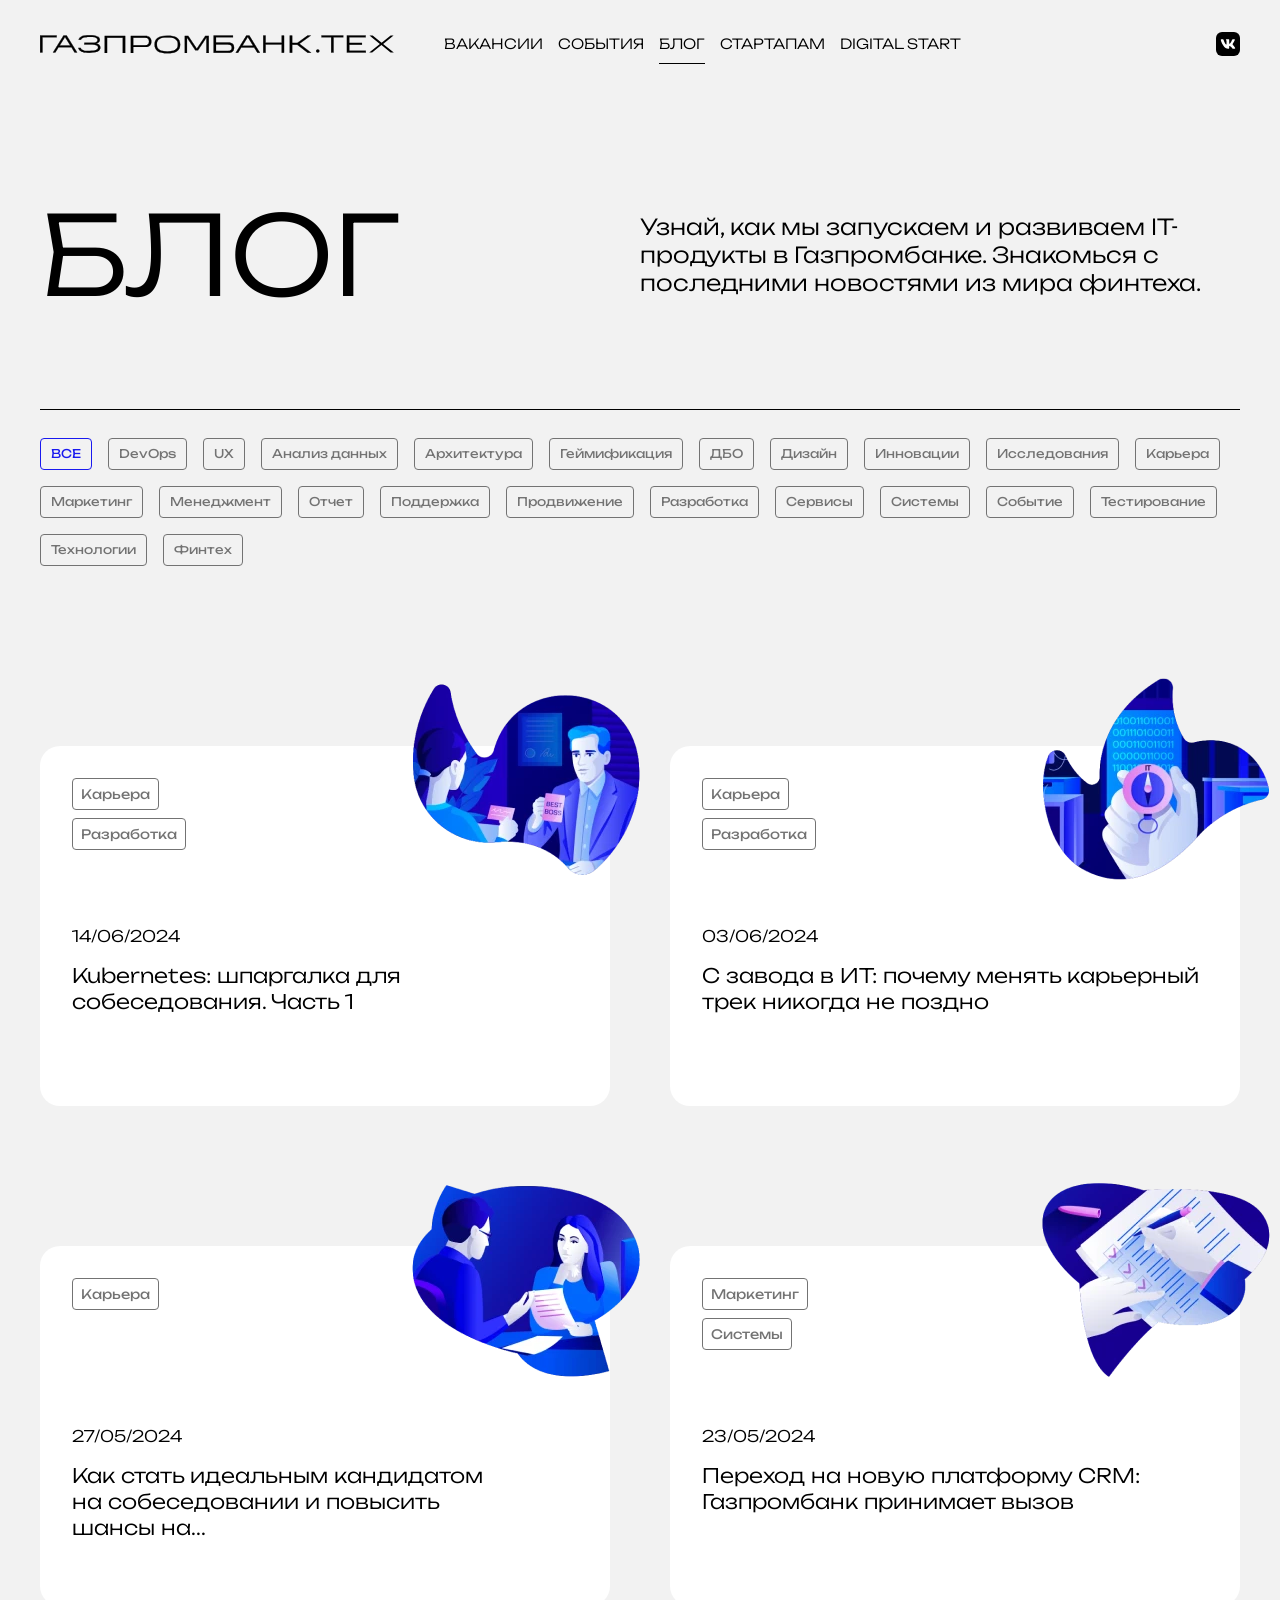
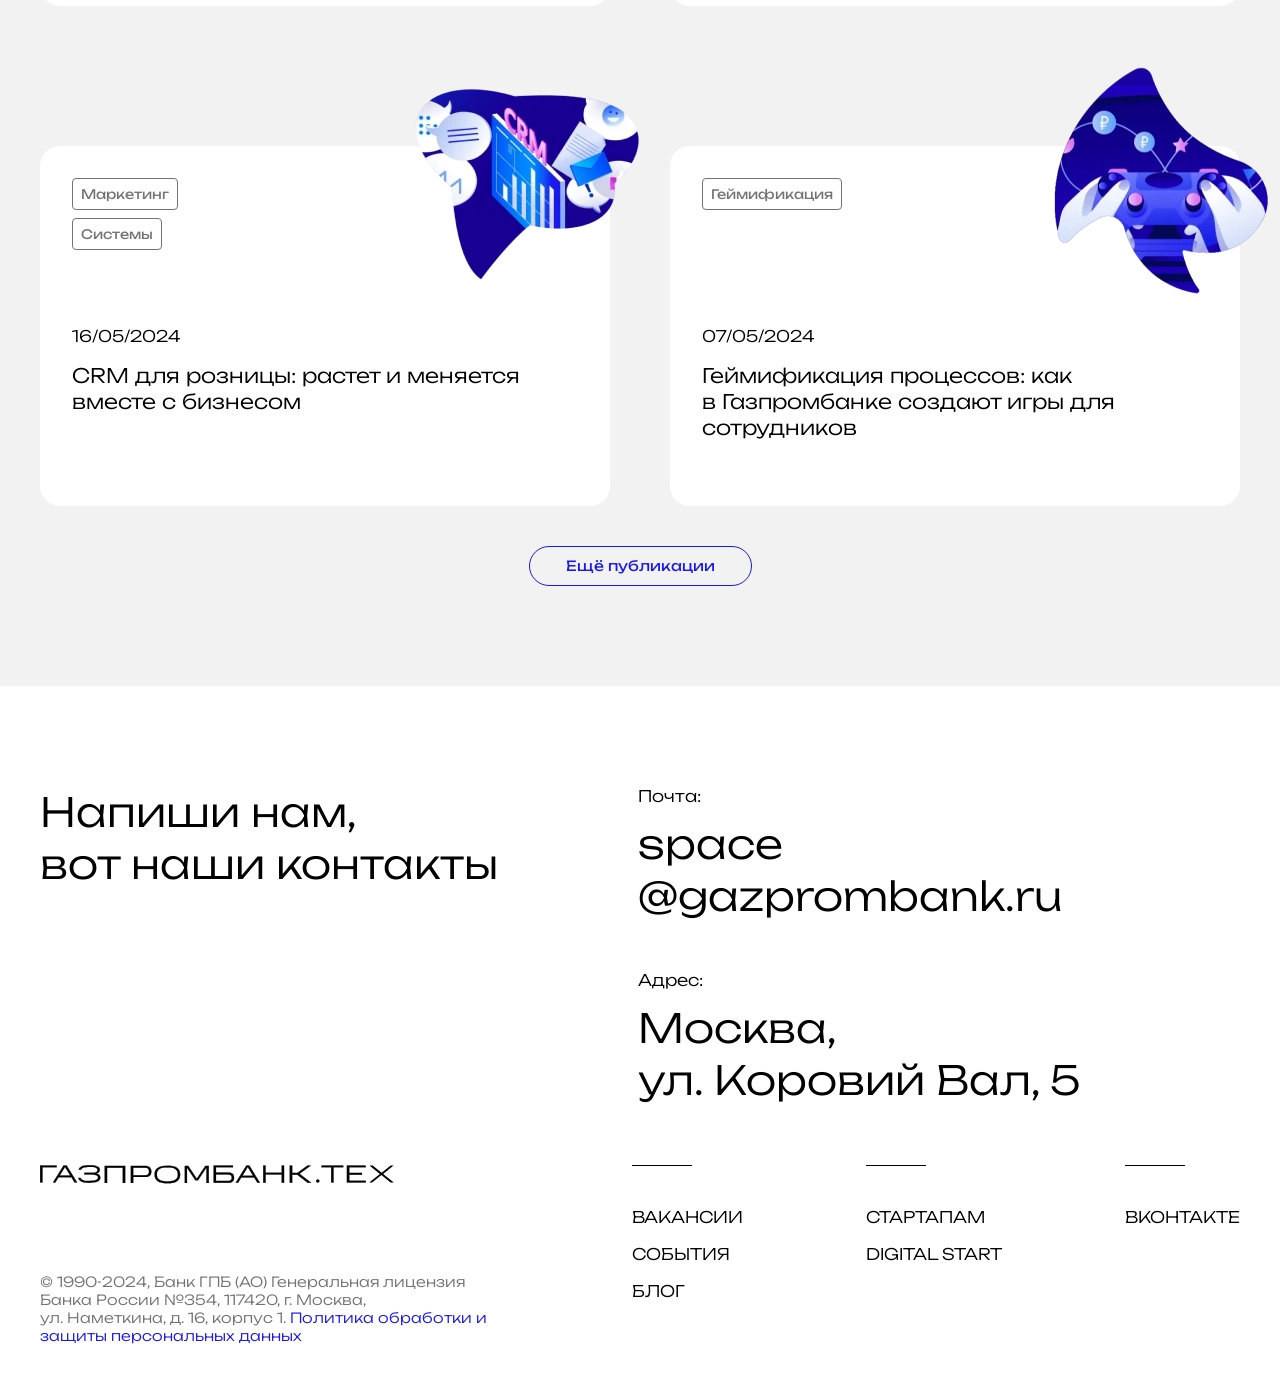
==== commit b3adc841: "Rename blog.html to index.html" ====
--- a/index.html
+++ b/index.html
@@ -13,8 +13,8 @@
   <link rel="manifest" href="/site.webmanifest" />
   <link rel="preload" href="fonts/Unbounded-Regular.woff2" as="font" crossorigin="anonymous">
   <link rel="preload" href="fonts/Unbounded-Medium.woff2" as="font" crossorigin="anonymous">
-  <title>Как стать идеальным кандидатом на&nbsp;собеседовании&nbsp;&mdash; Газпромбанк.Тех</title>
-  <meta name="description" content="Статья: «Как стать идеальным кандидатом на собеседовании и повысить шансы на «работу мечты»»">
+  <title>Блог - Газпромбанк.Тех</title>
+  <meta name="description" content="Блог Газпромбанк.тех">
 </head>
 
 <body>
@@ -40,7 +40,7 @@
               <a class="main-nav__link" href="#">события</a>
             </li>
             <li class="main-nav__item">
-              <a class="main-nav__link main-nav__link--active" href="blog.html">блог</a>
+              <a class="main-nav__link main-nav__link--active" href="#">блог</a>
             </li>
             <li class="main-nav__item">
               <a class="main-nav__link" href="#">стартапам</a>
@@ -63,343 +63,129 @@
     </div>
   </header>
   <main>
-    <section class="article-hero">
-      <div class="article-hero__decor">
-        <picture>
-          <source media="(max-width: 767px)" srcset="images/article-decor-mobile.png">
-          <source media="(max-width: 1023px)" srcset="images/article-decor-tablet.png">
-          <img class="article-hero__decor-img" src="images/article-decor.png" width="1214" height="577"
-            alt="Декоративный элемент">
-        </picture>
-      </div>
+    <section class="blog-hero">
       <div class="container">
-        <div class="article-hero__wrapper">
-          <a class="article-hero__back link-back" href="blog.html">
-            <svg class="link-back__icon" width="46" height="14" aria-hidden="true">
-              <use xlink:href="images/sprite.svg#icon-arrow-left"></use>
-            </svg>
-            <span class="link-back__text">Назад</span>
-          </a>
-          <div class="article-hero__picture">
-            <picture>
-              <source type="image/webp" media="(max-width: 767px)"
-                srcset="images/article-hero-mobile.webp 1x, images/article-hero-mobile@2x.webp 2x">
-              <source type="image/webp" media="(max-width: 1023px)"
-                srcset="images/article-hero-tablet.webp 1x, images/article-hero-tablet@2x.webp 2x">
-              <source type="image/webp" srcset="images/article-hero.webp 1x, images/article-hero@2x.webp 2x" height="440" width="440">
-              <source media="(max-width: 767px)"
-                srcset="images/article-hero-mobile.png 1x, images/article-hero-mobile@2x.png 2x">
-              <source media="(max-width: 1023px)"
-                srcset="images/article-hero-tablet.png 1x, images/article-hero-tablet@2x.png 2x">
-              <img class="article-hero__img" src="images/article-hero.png" srcset="images/article-hero@2x.png 2x"
-                height="440" width="440" alt="Иллюстрация новости">
-            </picture>
-          </div>
-          <div class="article-hero__info">
-            <span class="article-hero__date">27/05/2024</span>
-            <h1 class="article-hero__title">Как стать идеальным кандидатом на&nbsp;собеседовании и&nbsp;повысить шансы
-              на&nbsp;&laquo;работу мечты&raquo;</h1>
-          </div>
+        <div class="blog-hero__wrapper">
+          <h1 class="blog-hero__title">Блог</h1>
+          <p class="blog-hero__description">Узнай, как мы&nbsp;запускаем и&nbsp;развиваем IT-продукты
+            в&nbsp;Газпромбанке. Знакомься с
+            последними новостями из&nbsp;мира финтеха.</p>
         </div>
       </div>
     </section>
-    <section class="article">
-      <h2 class="visually-hidden">Как стать идеальным кандидатом на&nbsp;собеседовании и&nbsp;повысить шансы
-        на&nbsp;&laquo;работу мечты&raquo;
-      </h2>
+    <section class="blog-filter">
+      <h2 class="visually-hidden">Фильтр</h2>
       <div class="container">
-        <div class="article__wrapper">
-          <aside class="article-aside">
-            <a class="article-aside__back link-back" href="blog.html">
-              <svg class="link-back__icon" width="46" height="14" aria-hidden="true">
-                <use xlink:href="images/sprite.svg#icon-arrow-left"></use>
-              </svg>
-              <span class="link-back__text">Назад</span>
-            </a>
-            <h2 class="article-aside__title article-aside__title--tablet-none">Содержание:</h2>
-            <ul class="article-aside__list">
-              <li class="article-aside__item">
-                <a href="#article-1" class="article-aside__link">Ставка на&nbsp;софт скиллы</a>
-              </li>
-              <li class="article-aside__item">
-                <a href="#article-2" class="article-aside__link">Отклик на&nbsp;вакансию&nbsp;&mdash; по&nbsp;всем
-                  правилам</a>
-              </li>
-              <li class="article-aside__item">
-                <a href="#article-3" class="article-aside__link">Защита резюме</a>
-              </li>
-              <li class="article-aside__item">
-                <a href="#article-4" class="article-aside__link">Вакансия и&nbsp;проект: знать все</a>
-              </li>
-              <li class="article-aside__item">
-                <a href="#article-5" class="article-aside__link">Собеседование: правила поведения</a>
-              </li>
-              <li class="article-aside__item">
-                <a href="#article-6" class="article-aside__link">Установите контакт и&nbsp;будьте собой</a>
-              </li>
-              <li class="article-aside__item">
-                <a href="#article-7" class="article-aside__link">Вопросы на&nbsp;собеседовании</a>
-              </li>
-              <li class="article-aside__item">
-                <a href="#article-8" class="article-aside__link">Собеседуйтесь чаще</a>
-              </li>
-            </ul>
-            <div class="article-aside__inner">
-              <h2 class="article-aside__title">ТЕГИ:</h2>
-              <ul class="article-aside__tags">
-                <li class="article-aside__tag-item">
-                  <span class="article-aside__tag">Карьера</span>
-                </li>
-              </ul>
-            </div>
-            <div class="article-aside__inner">
-              <h2 class="article-aside__title">ПОДЕЛИТЬСЯ СТАТЬЕЙ:</h2>
-              <ul class="article-aside__social">
-                <li class="article-aside__social-item">
-                  <a href="#" class="article-aside__social-link" aria-label="Ссылка на ВК">
-                    <svg width="24" height="24" aria-hidden="true">
-                      <use xlink:href="images/sprite.svg#icon-vk"></use>
-                    </svg>
-                  </a>
-                </li>
-              </ul>
-            </div>
-          </aside>
-          <div class="article__text-block">
-            <p class="article__text">Собеседование&nbsp;&mdash; это всегда взаимная оценка работодателя
-              и&nbsp;кандидата. В&nbsp;этой статье
-              мы&nbsp;собрали советы для начинающих ИТ-специалистов, которые помогут подготовиться и&nbsp;успешно пройти
-              собеседование.</p>
-            <picture>
-              <source type="image/webp" media="(max-width: 767px)"
-                srcset="images/article-img-1-mobile.webp 1x, images/article-img-1-mobile@2x.webp 2x">
-              <source type="image/webp" media="(max-width: 1023px)"
-                srcset="images/article-img-1-tablet.webp 1x, images/article-img-1-tablet@2x.webp 2x">
-              <source type="image/webp" srcset="images/article-img-1.webp 1x, images/article-img-1@2x.webp 2x">
-              <source media="(max-width: 767px)"
-                srcset="images/article-img-1-mobile.jpg 1x, images/article-img-1-mobile@2x.jpg 2x">
-              <source media="(max-width: 1023px)"
-                srcset="images/article-img-1-tablet.jpg 1x, images/article-img-1-tablet@2x.jpg 2x">
-              <img class="article__img" src="images/article-img-1.jpg" srcset="images/article-img-1@2x.jpg 2x"
-                height="440" width="820" alt="Иллюстрация новости">
-            </picture>
-            <h2 class="article__heading" id="article-1">Ставка на&nbsp;софт скиллы</h2>
-            <p class="article__text">Быть профессионалом и&nbsp;с&nbsp;легкостью проходить все этапы
-              собеседования&nbsp;&mdash; далеко не
-              всегда одно и&nbsp;то&nbsp;же. Работодатель оценивает кандидатов комплексно. Чтобы получить хорошую работу
-              и
-              оправдать зарплатные ожидания, важно не&nbsp;только доказать свою компетентность и&nbsp;профессиональный
-              опыт, но&nbsp;и
-              продать себя как красиво упакованный личный бренд. Покажите желание учиться и&nbsp;развиваться, интерес ко
-              всему новому, умение вести диалог и&nbsp;работать в&nbsp;команде&nbsp;&mdash; все&nbsp;то, что входит
-              в&nbsp;понятие софт скиллов.</p>
-            <h2 class="article__heading" id="article-2">Отклик на&nbsp;вакансию&nbsp;&mdash; по&nbsp;всем правилам</h2>
-            <p class="article__text">Собеседование начинается не&nbsp;в&nbsp;кабинете руководителя. Оно начинается
-              с&nbsp;отклика на
-              вакансию и&nbsp;грамотного сопроводительного письма. Главная цель&nbsp;&mdash; выделиться на&nbsp;фоне
-              остальных соискателей.
-              Сопроводительное письмо&nbsp;&mdash; прекрасный повод продемонстрировать вашу грамотность, умение излагать
-              мысли, а
-              также заинтересованность в&nbsp;вакансии.</p>
-            <p class="article__text">Письмо должно быть лаконичным и&nbsp;содержательным. Его оптимальный
-              размер&nbsp;&mdash; три-пять
-              абзацев, менее одной страницы формата А4. Избегайте канцеляризмов и&nbsp;бюрократического языка. Это
-              только
-              усложняет понимание текста. Стиль письма должен быть деловым, но&nbsp;не&nbsp;слишком официальным. Вместо
-              &laquo;прошу Вас
-              рассмотреть мою кандидатуру на&nbsp;должность...&raquo; можно написать просто: &laquo;Меня заинтересовала
-              вакансия..., хочу
-              стать частью команды компании &laquo;Икс&raquo;. Далее объясните, почему вас привлекла вакансия
-              и&nbsp;компания, что вам
-              даст эта работа. Расскажите о&nbsp;своих профессиональных качествах, релевантных для вакансии.
-              В&nbsp;заключении
-              поблагодарите потенциального работодателя за&nbsp;уделенное внимание и&nbsp;выразите готовность приехать
-              на
-              собеседование. Укажите, как с&nbsp;вами можно связаться.</p>
-            <blockquote class="article__blockquote">
-              <div class="article__blockquote-inner">
-                <svg class="article__blockquote-icon" width="48" height="48" aria-hidden="true">
-                  <use xlink:href="images/sprite.svg#icon-quote"></use>
-                </svg>
-              </div>
-              <p class="article__blockquote-text">В&nbsp;рекламных текстах есть прием, который маркетологи называют
-                &laquo;призыв к
-                действию&raquo;. Вы&nbsp;можете воспользоваться им&nbsp;в&nbsp;сопроводительном письме, написав:
-                &laquo;Звоните&nbsp;&mdash; буду рад
-                пообщаться лично&raquo;. И, конечно, не&nbsp;забудьте прикрепить резюме. :)</p>
-            </blockquote>
-            <h2 class="article__heading" id="article-3">Защита резюме</h2>
-            <p class="article__text">Перед собеседованием внимательно изучите собственное резюме. Вы&nbsp;должны быть
-              готовы
-              к&nbsp;вопросам, касающимся прошлого профессионального опыта. Освежите в&nbsp;памяти, чем
-              вы&nbsp;занимались на&nbsp;разных
-              должностях в&nbsp;разных компаниях, как выстраивали собственный карьерный трек, к&nbsp;чему стремились
-              и&nbsp;что в&nbsp;итоге
-              получилось, что помогало или, наоборот, мешало вашему карьерному росту.</p>
-            <p class="article__text">Продумайте ответы на&nbsp;вопрос, почему вы&nbsp;ушли из&nbsp;предыдущей
-              компании&nbsp;&mdash; его очень
-              любят задавать рекрутеры. Здесь должна быть реальная причина, но&nbsp;важно, чтобы она звучала уважительно
-              по
-              отношению к&nbsp;предыдущему работодателю. Это позволит сделать выводы о&nbsp;вашей способности достойно
-              выходить из
-              сложных ситуаций, общаться с&nbsp;коллегами, соблюдать нормы и&nbsp;правила делового общения.
-              А&nbsp;еще&nbsp;&mdash; это
-              своеобразный тест на&nbsp;лояльность работодателю. Не&nbsp;стоит ограничиваться официальным
-              &laquo;по&nbsp;собственному
-              желанию&raquo;, ведь за&nbsp;этой нечеткой формулировкой может скрываться что угодно. Дипломатично
-              и&nbsp;комплиментарно
-              для вас будет звучать: &laquo;Я&nbsp;перерос свой функционал, но&nbsp;в&nbsp;компании не&nbsp;было
-              возможности участия в&nbsp;новых или
-              более масштабных проектах&raquo;. Этим вы&nbsp;покажете, что готовы к&nbsp;амбициозным задачам, если это,
-              конечно,
-              является вашей целью. Если не&nbsp;сработались с&nbsp;бывшим начальником, скажите, что отлично ладите
-              с&nbsp;людьми и
-              стараетесь найти подход к&nbsp;каждому, но&nbsp;это был исключительный случай: просто
-              вы&nbsp;с&nbsp;шефом&nbsp;&mdash; очень разные
-              люди. Не&nbsp;стоит обвинять бывшего начальника, будьте дипломатичны.</p>
-            <h2 class="article__heading" id="article-4">Вакансия и&nbsp;проект: знать все</h2>
-            <p class="article__text">Самый простой и&nbsp;логичный способ показать свою заинтересованность&nbsp;&mdash;
-              досконально
-              изучить стек из&nbsp;описания вакансии. Это правило хорошего тона и&nbsp;демонстрация своей способности к
-              обучаемости. Кроме того, так вы&nbsp;покажете рекрутеру, что уже вложили время и&nbsp;силы, сделали первые
-              шаги к
-              адаптации в&nbsp;новой компании и&nbsp;готовы приступить. Не&nbsp;сомневайтесь, что получите плюс один
-              балл в&nbsp;глазах
-              работодателя.</p>
-            <p class="article__text">Такое&nbsp;же правило распространяется на&nbsp;проект, с&nbsp;которым вам,
-              возможно, предстоит
-              работать. Погрузитесь в&nbsp;него, будьте готовы ответить на&nbsp;все связанные с&nbsp;ним вопросы.</p>
-            <h2 class="article__heading" id="article-5">Собеседование: правила поведения</h2>
-            <p class="article__text">Общие рекомендации перед собеседованием: выспаться, не&nbsp;опаздывать, заранее
-              сообщить, если не&nbsp;успеваете прийти вовремя.</p>
-            <blockquote class="article__blockquote">
-              <div class="article__blockquote-inner">
-                <svg class="article__blockquote-icon" width="48" height="48" aria-hidden="true">
-                  <use xlink:href="images/sprite.svg#icon-quote"></use>
-                </svg>
-                <h3 class="article__blockquote-name">ТАТЬЯНА ДОНИНА,</h3>
-                <span class="article__blockquote-position">HR-специалист в&nbsp;Газпромбанке:</span>
-              </div>
-              <p class="article__blockquote-text">Если соискатель опаздывает и&nbsp;не&nbsp;предупреждает, скорее всего,
-                этот
-                человек и&nbsp;в&nbsp;работе будет проявлять безответственность.</p>
-            </blockquote>
-            <p class="article__text">Для некоторых позиций немаловажен имидж соискателя&nbsp;&mdash; это&nbsp;то, что
-              оценивают сразу.
-              Продумайте образ, подберите одежду и&nbsp;аксессуары. Изучите, принят&nbsp;ли в&nbsp;компании дресс-код,
-              как одеваются
-              сотрудники и&nbsp;оденьтесь похожим образом. Так вы&nbsp;продемонстрируете лояльность и&nbsp;способность
-              встроиться в
-              новый коллектив. Для творческой профессии можно выбрать что-то более свободное, а&nbsp;для рядовых
-              ИТ-специалистов внешний вид может вообще не&nbsp;играть никакой роли.</p>
-            <blockquote class="article__blockquote">
-              <div class="article__blockquote-inner">
-                <svg class="article__blockquote-icon" width="48" height="48" aria-hidden="true">
-                  <use xlink:href="images/sprite.svg#icon-quote"></use>
-                </svg>
-                <h3 class="article__blockquote-name">ТАТЬЯНА ДОНИНА,</h3>
-                <span class="article__blockquote-position">HR-специалист в&nbsp;Газпромбанке:</span>
-              </div>
-              <p class="article__blockquote-text">При собеседовании ИТ-специалистов внешний вид&nbsp;&mdash;
-                не&nbsp;основной фактор, на
-                который мы&nbsp;смотрим. Среди разработчиков, например, часто можно встретить людей с&nbsp;дредами или
-                синими
-                волосами. Это допустимо, поскольку эти люди не&nbsp;общаются с&nbsp;клиентами, и&nbsp;нам важен
-                их&nbsp;опыт работы, как они
-                программируют, тестируют, проводят аналитику и&nbsp;так далее.</p>
-            </blockquote>
-            <p class="article__text">Отдельные правила&nbsp;&mdash; для онлайн-собеседований. Заранее убедитесь, что
-              камера и&nbsp;звук
-              работают, выберите фон и&nbsp;отрегулируйте освещение. Позаботьтесь о&nbsp;картинке. И, конечно, встреча
-              по
-              видеосвязи не&nbsp;отменяет заботу о&nbsp;подобающем внешнем виде. В&nbsp;каком&nbsp;бы стиле
-              вы&nbsp;ни&nbsp;оделись, важно выглядеть
-              аккуратно и&nbsp;опрятно.</p>
-            <picture>
-              <source type="image/webp" media="(max-width: 767px)"
-                srcset="images/article-img-2-mobile.webp 1x, images/article-img-2-mobile@2x.webp 2x">
-              <source type="image/webp" media="(max-width: 1023px)"
-                srcset="images/article-img-2-tablet.webp 1x, images/article-img-2-tablet@2x.webp 2x">
-              <source type="image/webp" srcset="images/article-img-2.webp 1x, images/article-img-2@2x.webp 2x">
-              <source media="(max-width: 767px)"
-                srcset="images/article-img-2-mobile.jpg 1x, images/article-img-2-mobile@2x.jpg 2x">
-              <source media="(max-width: 1023px)"
-                srcset="images/article-img-2-tablet.jpg 1x, images/article-img-2-tablet@2x.jpg 2x">
-              <img class="article__img" src="images/article-img-2.jpg" srcset="images/article-img-2@2x.jpg 2x"
-                height="440" width="820" alt="Иллюстрация новости">
-            </picture>
-            <h2 class="article__heading" id="article-6">Установите контакт и&nbsp;будьте собой</h2>
-            <p class="article__text">На&nbsp;собеседовании общайтесь вежливо, не&nbsp;перебивайте рекрутера,
-              не&nbsp;будьте слишком
-              эмоциональны или слишком сдержанны, не&nbsp;нарушайте границы собеседника. Постарайтесь отвечать
-              на&nbsp;вопросы
-              искренне, но&nbsp;без негатива. Следите за&nbsp;словами: не&nbsp;стоит употреблять разговорные, сленговые
-              и&nbsp;жаргонные
-              слова.</p>
-            <p class="article__text">Также важно не&nbsp;пытаться специально понравиться рекрутеру или будущему
-              руководителю,
-              чтобы получить желаемую должность. Важно быть собой и&nbsp;вести себя естественно.</p>
-            <blockquote class="article__blockquote">
-              <div class="article__blockquote-inner">
-                <svg class="article__blockquote-icon" width="48" height="48" aria-hidden="true">
-                  <use xlink:href="images/sprite.svg#icon-quote"></use>
-                </svg>
-                <h3 class="article__blockquote-name">ТАТЬЯНА ДОНИНА,</h3>
-                <span class="article__blockquote-position">HR-специалист в&nbsp;Газпромбанке:</span>
-              </div>
-              <p class="article__blockquote-text">Во&nbsp;время собеседования крайне важна честность.
-                И&nbsp;руководителю, и
-                кандидату необходимо понять, разделяет&nbsp;ли он&nbsp;ценности компании, соответствует&nbsp;ли будущее
-                место его
-                интересам и&nbsp;целям, сможет&nbsp;ли он&nbsp;реализовать здесь свой потенциал и&nbsp;принести пользу
-                компании.</p>
-            </blockquote>
-            <h2 class="article__heading" id="article-7">Вопросы на&nbsp;собеседовании</h2>
-            <p class="article__text">Собираясь на&nbsp;собеседование, нужно хотя&nbsp;бы примерно продумать, как
-              вы&nbsp;будете
-              отвечать на&nbsp;стандартные вопросы, а&nbsp;также продумать ответы на&nbsp;вопросы, которые могут
-              поставить вас в&nbsp;тупик.
-            </p>
-            <blockquote class="article__blockquote">
-              <div class="article__blockquote-inner">
-                <svg class="article__blockquote-icon" width="48" height="48" aria-hidden="true">
-                  <use xlink:href="images/sprite.svg#icon-quote"></use>
-                </svg>
-                <h3 class="article__blockquote-name">ТАТЬЯНА ДОНИНА,</h3>
-                <span class="article__blockquote-position">HR-специалист в&nbsp;Газпромбанке:</span>
-              </div>
-              <p class="article__blockquote-text">К&nbsp;собеседованию важно быть готовым морально. Нужно понимать, что
-                вопросы могут быть разного рода. Каждый руководитель проводит собеседование совершенно по-разному, нет
-                какого-то обязательного чек-листа, которому они следуют.</p>
-            </blockquote>
-            <p class="article__text">Не&nbsp;бойтесь сами задавать вопросы о&nbsp;новой должности и&nbsp;компании. Так
-              вы&nbsp;покажете свою
-              заинтересованность и&nbsp;вовлеченность. Уточните, какие цели будут стоять перед сотрудником
-              на&nbsp;данной
-              должности, по&nbsp;каким KPI будет оцениваться работа, какие конкретно задачи входят в&nbsp;должностные
-              обязанности,
-              почему ушел предыдущий сотрудник, сколько человек будут работать с&nbsp;вами над проектом
-              и&nbsp;планируется&nbsp;ли
-              расширение штата, какие трудности вас могут ожидать. Внимательно следите за&nbsp;ответами
-              и&nbsp;невербальными
-              реакциями рекрутера или работодателя. Важно, чтобы формулировки были четкими, не&nbsp;расплывчатыми.
-              Подробнее
-              о&nbsp;том, какие вопросы задавать на&nbsp;собеседовании, мы&nbsp;рассказывали в&nbsp;этой статье.</p>
-            <h2 class="article__heading" id="article-8">СОБЕСЕДУЙТЕСЬ ЧАЩЕ</h2>
-            <p class="article__text">Последнее правило: чтобы чувствовать себя увереннее, ходите на&nbsp;собеседования
-              чаще.
-              Так вы&nbsp;прокачаете умение выстраивать и&nbsp;вести диалог, научитесь не&nbsp;бояться возможного отказа
-              и&nbsp;найдете
-              наконец ту&nbsp;самую работу, например, в&nbsp;команде мечты Газпромбанка.</p>
-          </div>
-        </div>
+        <form class="blog-filter__form" action="#" method="POST">
+          <label class="blog-filter__label blog-filter__label--active" for="filter-all">
+            <input class="blog-filter__field visually-hidden" type="checkbox" name="filter-all" id="filter-all">
+            ВСЕ
+          </label>
+          <div class="blog-filter__checkbox">
+            <input class="blog-filter__field visually-hidden" type="checkbox" name="filter-devops" id="filter-devops">
+            <label class="blog-filter__label" for="filter-devops">DevOps</label>
+          </div>
+          <div class="blog-filter__checkbox">
+            <input class="blog-filter__field visually-hidden" type="checkbox" name="filter-ux" id="filter-ux">
+            <label class="blog-filter__label" for="filter-ux">UX</label>
+          </div>
+          <div class="blog-filter__checkbox">
+            <input class="blog-filter__field visually-hidden" type="checkbox" name="filter-data-analysis"
+              id="filter-data-analysis">
+            <label class="blog-filter__label" for="filter-data-analysis">Анализ данных</label>
+          </div>
+          <div class="blog-filter__checkbox">
+            <input class="blog-filter__field visually-hidden" type="checkbox" name="filter-architecture"
+              id="filter-architecture">
+            <label class="blog-filter__label" for="filter-architecture">Архитектура</label>
+          </div>
+          <div class="blog-filter__checkbox">
+            <input class="blog-filter__field visually-hidden" type="checkbox" name="architecture-gamification"
+              id="architecture-gamification">
+            <label class="blog-filter__label" for="architecture-gamification">Геймификация</label>
+          </div>
+          <div class="blog-filter__checkbox">
+            <input class="blog-filter__field visually-hidden" type="checkbox" name="filter-dbo" id="filter-dbo">
+            <label class="blog-filter__label" for="filter-dbo">ДБО</label>
+          </div>
+          <div class="blog-filter__checkbox">
+            <input class="blog-filter__field visually-hidden" type="checkbox" name="filter-design" id="filter-design">
+            <label class="blog-filter__label" for="filter-design">Дизайн</label>
+          </div>
+          <div class="blog-filter__checkbox">
+            <input class="blog-filter__field visually-hidden" type="checkbox" name="filter-innovation"
+              id="filter-innovation">
+            <label class="blog-filter__label" for="filter-innovation">Инновации</label>
+          </div>
+          <div class="blog-filter__checkbox">
+            <input class="blog-filter__field visually-hidden" type="checkbox" name="filter-research"
+              id="filter-research">
+            <label class="blog-filter__label" for="filter-research">Исследования</label>
+          </div>
+          <div class="blog-filter__checkbox">
+            <input class="blog-filter__field visually-hidden" type="checkbox" name="filter-career" id="filter-career">
+            <label class="blog-filter__label" for="filter-career">Карьера</label>
+          </div>
+          <div class="blog-filter__checkbox">
+            <input class="blog-filter__field visually-hidden" type="checkbox" name="filter-marketing"
+              id="filter-marketing">
+            <label class="blog-filter__label" for="filter-marketing">Маркетинг</label>
+          </div>
+          <div class="blog-filter__checkbox">
+            <input class="blog-filter__field visually-hidden" type="checkbox" name="filter-management"
+              id="filter-management">
+            <label class="blog-filter__label" for="filter-management">Менеджмент</label>
+          </div>
+          <div class="blog-filter__checkbox">
+            <input class="blog-filter__field visually-hidden" type="checkbox" name="filter-report" id="filter-report">
+            <label class="blog-filter__label" for="filter-report">Отчет</label>
+          </div>
+          <div class="blog-filter__checkbox">
+            <input class="blog-filter__field visually-hidden" type="checkbox" name="filter-support" id="filter-support">
+            <label class="blog-filter__label" for="filter-support">Поддержка</label>
+          </div>
+          <div class="blog-filter__checkbox">
+            <input class="blog-filter__field visually-hidden" type="checkbox" name="filter-promotion"
+              id="filter-promotion">
+            <label class="blog-filter__label" for="filter-promotion">Продвижение</label>
+          </div>
+          <div class="blog-filter__checkbox">
+            <input class="blog-filter__field visually-hidden" type="checkbox" name="filter-development"
+              id="filter-development">
+            <label class="blog-filter__label" for="filter-development">Разработка</label>
+          </div>
+          <div class="blog-filter__checkbox">
+            <input class="blog-filter__field visually-hidden" type="checkbox" name="filter-service" id="filter-service">
+            <label class="blog-filter__label" for="filter-service">Сервисы</label>
+          </div>
+          <div class="blog-filter__checkbox">
+            <input class="blog-filter__field visually-hidden" type="checkbox" name="filter-systems" id="filter-systems">
+            <label class="blog-filter__label" for="filter-systems">Системы</label>
+          </div>
+          <div class="blog-filter__checkbox">
+            <input class="blog-filter__field visually-hidden" type="checkbox" name="filter-event" id="filter-event">
+            <label class="blog-filter__label" for="filter-event">Событие</label>
+          </div>
+          <div class="blog-filter__checkbox">
+            <input class="blog-filter__field visually-hidden" type="checkbox" name="filter-test" id="filter-test">
+            <label class="blog-filter__label" for="filter-test">Тестирование</label>
+          </div>
+          <div class="blog-filter__checkbox">
+            <input class="blog-filter__field visually-hidden" type="checkbox" name="filter-tech" id="filter-tech">
+            <label class="blog-filter__label" for="filter-tech">Технологии</label>
+          </div>
+          <div class="blog-filter__checkbox">
+            <input class="blog-filter__field visually-hidden" type="checkbox" name="filter-fintech" id="filter-fintech">
+            <label class="blog-filter__label" for="filter-fintech">Финтех</label>
+          </div>
+        </form>
       </div>
     </section>
-    <section class="see-more">
+    <section class="blog-list">
+      <h2 class="visually-hidden">Публикации</h2>
       <div class="container">
-        <h2 class="see-more__title">Другие статьи по теме</h2>
-        <ul class="see-more__list">
-          <li class="see-more__item">
+        <ul class="blog-list__grid">
+          <li class="blog-list__item">
             <a class="blog-card" href="#">
               <picture>
                 <source type="image/webp" media="(max-width: 767px)"
@@ -424,7 +210,7 @@
               </div>
             </a>
           </li>
-          <li class="see-more__item">
+          <li class="blog-list__item">
             <a class="blog-card blog-card--top" href="#">
               <picture>
                 <source type="image/webp" media="(max-width: 767px)"
@@ -451,24 +237,112 @@
               </div>
             </a>
           </li>
-          <li class="see-more__item see-more__item--desktop">
+          <li class="blog-list__item">
+            <a class="blog-card" href="article.html">
+              <picture>
+                <source type="image/webp" media="(max-width: 767px)"
+                  srcset="images/blog-img-mob-3.webp 1x, images/blog-img-mob-3@2x.webp 2x">
+                <source type="image/webp" media="(max-width: 1023px)"
+                  srcset="images/blog-img-tablet-3.webp 1x, images/blog-img-tablet-3@2x.webp 2x">
+                <source type="image/webp" srcset="images/blog-img-3.webp 1x, images/blog-img-3@2x.webp 2x">
+                <source media="(max-width: 767px)"
+                  srcset="images/blog-img-mob-3.png 1x, images/blog-img-mob-3@2x.png 2x">
+                <source media="(max-width: 1023px)"
+                  srcset="images/blog-img-tablet-3.png 1x, images/blog-img-tablet-3@2x.png 2x">
+                <img class="blog-card__img" src="images/blog-img-3.png" srcset="images/blog-img-3@2x.png 2x" width="228"
+                  height="228" alt="">
+              </picture>
+              <ul class="blog-card__tags">
+                <li class="blog-card__tag">Карьера</li>
+              </ul>
+              <div class="blog-card__content">
+                <p class="blog-card__date">27/05/2024</p>
+                <h3 class="blog-card__title">Как стать идеальным кандидатом на&nbsp;собеседовании
+                  и&nbsp;повысить
+                  шансы&nbsp;на...</h3>
+              </div>
+            </a>
+          </li>
+          <li class="blog-list__item">
             <a class="blog-card" href="#">
               <picture>
-                <source type="image/webp" srcset="images/blog-img-7.webp 1x, images/blog-img-7@2x.webp 2x">
-                <img class="blog-card__img" src="images/blog-img-7.png" srcset="images/blog-img-7@2x.png 2x" width="228"
-                  height="228" alt="">
-              </picture>
-              <ul class="blog-card__tags">
-                <li class="blog-card__tag">Карьера</li>
-              </ul>
-              <div class="blog-card__content">
-                <p class="blog-card__date">24/04/2024</p>
-                <h3 class="blog-card__title">Проект Alumni; Как в&nbsp;Газпромбанке создали клуб бывших
+                <source type="image/webp" media="(max-width: 767px)"
+                  srcset="images/blog-img-mob-4.webp 1x, images/blog-img-mob-4@2x.webp 2x">
+                <source type="image/webp" media="(max-width: 1023px)"
+                  srcset="images/blog-img-tablet-4.webp 1x, images/blog-img-tablet-4@2x.webp 2x">
+                <source type="image/webp" srcset="images/blog-img-4.webp 1x, images/blog-img-4@2x.webp 2x">
+                <source media="(max-width: 767px)"
+                  srcset="images/blog-img-mob-4.png 1x, images/blog-img-mob-4@2x.png 2x">
+                <source media="(max-width: 1023px)"
+                  srcset="images/blog-img-tablet-4.png 1x, images/blog-img-tablet-4@2x.png 2x">
+                <img class="blog-card__img" src="images/blog-img-4.png" srcset="images/blog-img-4@2x.png 2x" width="228"
+                  height="228" alt="">
+              </picture>
+              <ul class="blog-card__tags">
+                <li class="blog-card__tag">Маркетинг</li>
+                <li class="blog-card__tag">Системы</li>
+              </ul>
+              <div class="blog-card__content">
+                <p class="blog-card__date">23/05/2024</p>
+                <h3 class="blog-card__title">Переход на&nbsp;новую платформу CRM: Газпромбанк принимает
+                  вызов</h3>
+              </div>
+            </a>
+          </li>
+          <li class="blog-list__item">
+            <a class="blog-card blog-card--top" href="#">
+              <picture>
+                <source type="image/webp" media="(max-width: 767px)"
+                  srcset="images/blog-img-mob-5.webp 1x, images/blog-img-mob-5@2x.webp 2x">
+                <source type="image/webp" media="(max-width: 1023px)"
+                  srcset="images/blog-img-tablet-5.webp 1x, images/blog-img-tablet-5@2x.webp 2x">
+                <source type="image/webp" srcset="images/blog-img-5.webp 1x, images/blog-img-5@2x.webp 2x">
+                <source media="(max-width: 767px)"
+                  srcset="images/blog-img-mob-5.png 1x, images/blog-img-mob-5@2x.png 2x">
+                <source media="(max-width: 1023px)"
+                  srcset="images/blog-img-tablet-5.png 1x, images/blog-img-tablet-5@2x.png 2x">
+                <img class="blog-card__img" src="images/blog-img-5.png" srcset="images/blog-img-5@2x.png 2x" width="228"
+                  height="228" alt="">
+              </picture>
+              <ul class="blog-card__tags">
+                <li class="blog-card__tag">Маркетинг</li>
+                <li class="blog-card__tag">Системы</li>
+              </ul>
+              <div class="blog-card__content">
+                <p class="blog-card__date">16/05/2024</p>
+                <h3 class="blog-card__title">CRM для розницы: растет и&nbsp;меняется вместе
+                  с&nbsp;бизнесом</h3>
+              </div>
+            </a>
+          </li>
+          <li class="blog-list__item">
+            <a class="blog-card" href="#">
+              <picture>
+                <source type="image/webp" media="(max-width: 767px)"
+                  srcset="images/blog-img-mob-6.webp 1x, images/blog-img-mob-6@2x.webp 2x">
+                <source type="image/webp" media="(max-width: 1023px)"
+                  srcset="images/blog-img-tablet-6.webp 1x, images/blog-img-tablet-6@2x.webp 2x">
+                <source type="image/webp" srcset="images/blog-img-6.webp 1x, images/blog-img-6@2x.webp 2x">
+                <source media="(max-width: 767px)"
+                  srcset="images/blog-img-mob-6.png 1x, images/blog-img-mob-6@2x.png 2x">
+                <source media="(max-width: 1023px)"
+                  srcset="images/blog-img-tablet-6.png 1x, images/blog-img-tablet-6@2x.png 2x">
+                <img class="blog-card__img" src="images/blog-img-6.png" srcset="images/blog-img-6@2x.png 2x" width="228"
+                  height="228" alt="">
+              </picture>
+              <ul class="blog-card__tags">
+                <li class="blog-card__tag">Геймификация</li>
+              </ul>
+              <div class="blog-card__content">
+                <p class="blog-card__date">07/05/2024</p>
+                <h3 class="blog-card__title">Геймификация процессов: как в&nbsp;Газпромбанке создают игры
+                  для
                   сотрудников</h3>
               </div>
             </a>
           </li>
         </ul>
+        <button class="blog-list__more" type="button" aria-label="Ещё публикации">Ещё публикации</button>
       </div>
     </section>
   </main>
